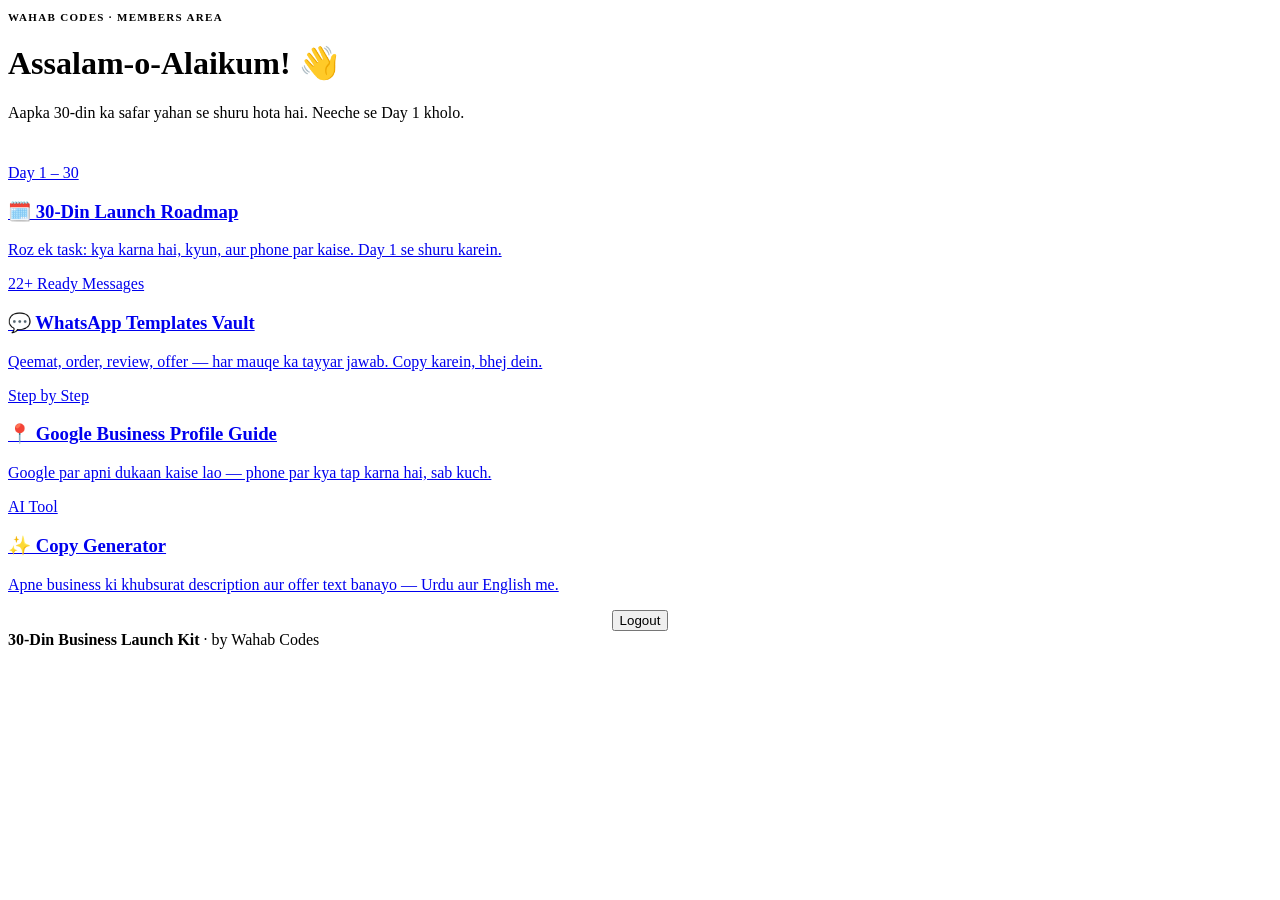
==== index.html @ b62872b2 "Add files via upload" ====
<!DOCTYPE html>
<html lang="ur">
<head>
<meta charset="UTF-8">
<meta name="viewport" content="width=device-width, initial-scale=1.0, viewport-fit=cover">
<title>Members Area — 30-Din Business Launch Kit</title>
<link rel="preconnect" href="https://fonts.googleapis.com">
<link rel="preconnect" href="https://fonts.gstatic.com" crossorigin>
<link href="https://fonts.googleapis.com/css2?family=Montserrat:wght@700;800&family=Inter:wght@400;500;600;700&display=swap" rel="stylesheet">
<link rel="stylesheet" href="../css/style.css">
<script src="js/gate.js"></script>
</head>
<body>

<header class="mem-top">
  <div class="wrap">
    <p style="letter-spacing:.12em;font-size:11px;font-weight:700">WAHAB CODES · MEMBERS AREA</p>
    <h1>Assalam-o-Alaikum! 👋</h1>
    <p>Aapka 30-din ka safar yahan se shuru hota hai. Neeche se Day 1 kholo.</p>
  </div>
</header>

<section style="padding-top:26px">
  <div class="wrap">
    <a class="mem-card" href="roadmap.html">
      <span class="tag">Day 1 – 30</span>
      <h3>🗓️ 30-Din Launch Roadmap</h3>
      <p>Roz ek task: kya karna hai, kyun, aur phone par kaise. Day 1 se shuru karein.</p>
    </a>
    <a class="mem-card" href="templates.html">
      <span class="tag">22+ Ready Messages</span>
      <h3>💬 WhatsApp Templates Vault</h3>
      <p>Qeemat, order, review, offer — har mauqe ka tayyar jawab. Copy karein, bhej dein.</p>
    </a>
    <a class="mem-card" href="gbp-guide.html">
      <span class="tag">Step by Step</span>
      <h3>📍 Google Business Profile Guide</h3>
      <p>Google par apni dukaan kaise lao — phone par kya tap karna hai, sab kuch.</p>
    </a>
    <a class="mem-card" href="generator.html">
      <span class="tag">AI Tool</span>
      <h3>✨ Copy Generator</h3>
      <p>Apne business ki khubsurat description aur offer text banayo — Urdu aur English me.</p>
    </a>
    <div style="text-align:center">
      <button class="logout" id="logoutBtn" type="button">Logout</button>
    </div>
  </div>
</section>

<footer>
  <div class="wrap"><b>30-Din Business Launch Kit</b> · by Wahab Codes</div>
</footer>

<script>
document.getElementById('logoutBtn').addEventListener('click', function(){
  try{ sessionStorage.removeItem('ldk_access'); }catch(e){}
  window.location.href = '../buy.html';
});
</script>
</body>
</html>
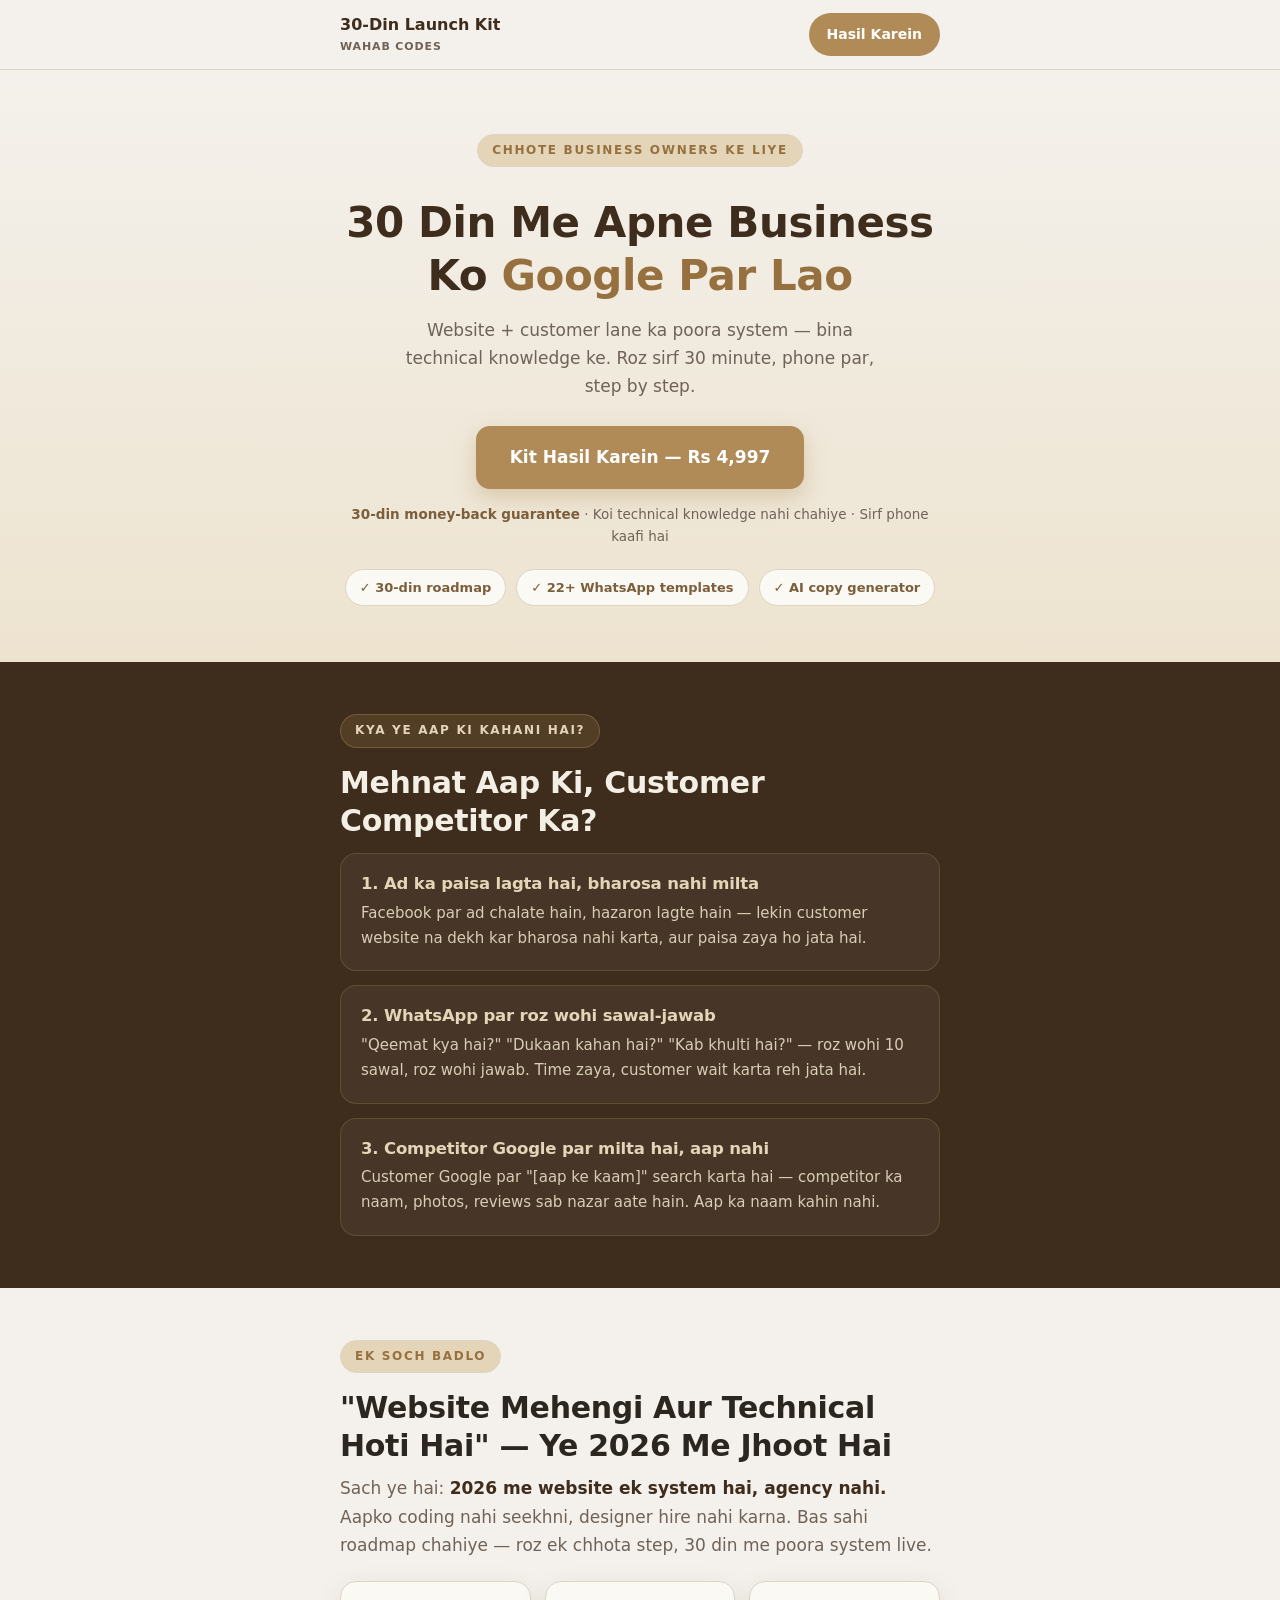
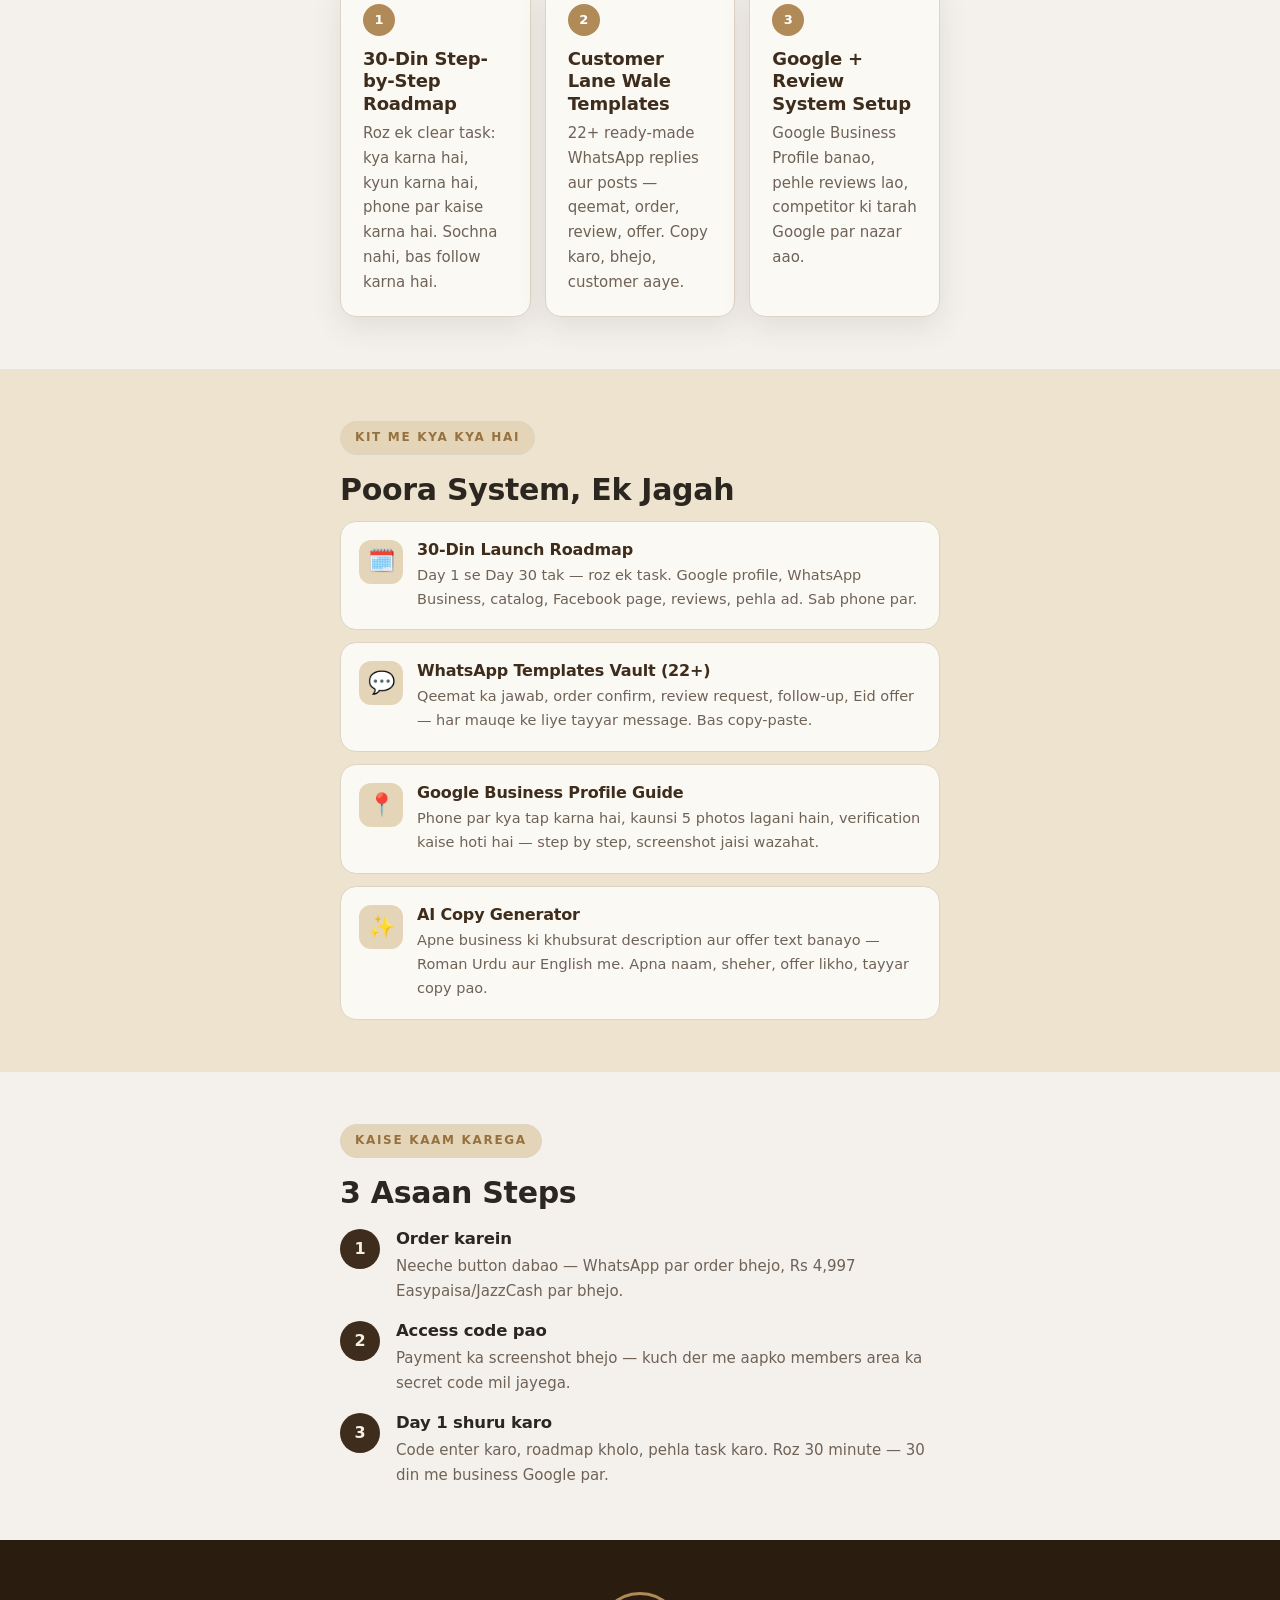
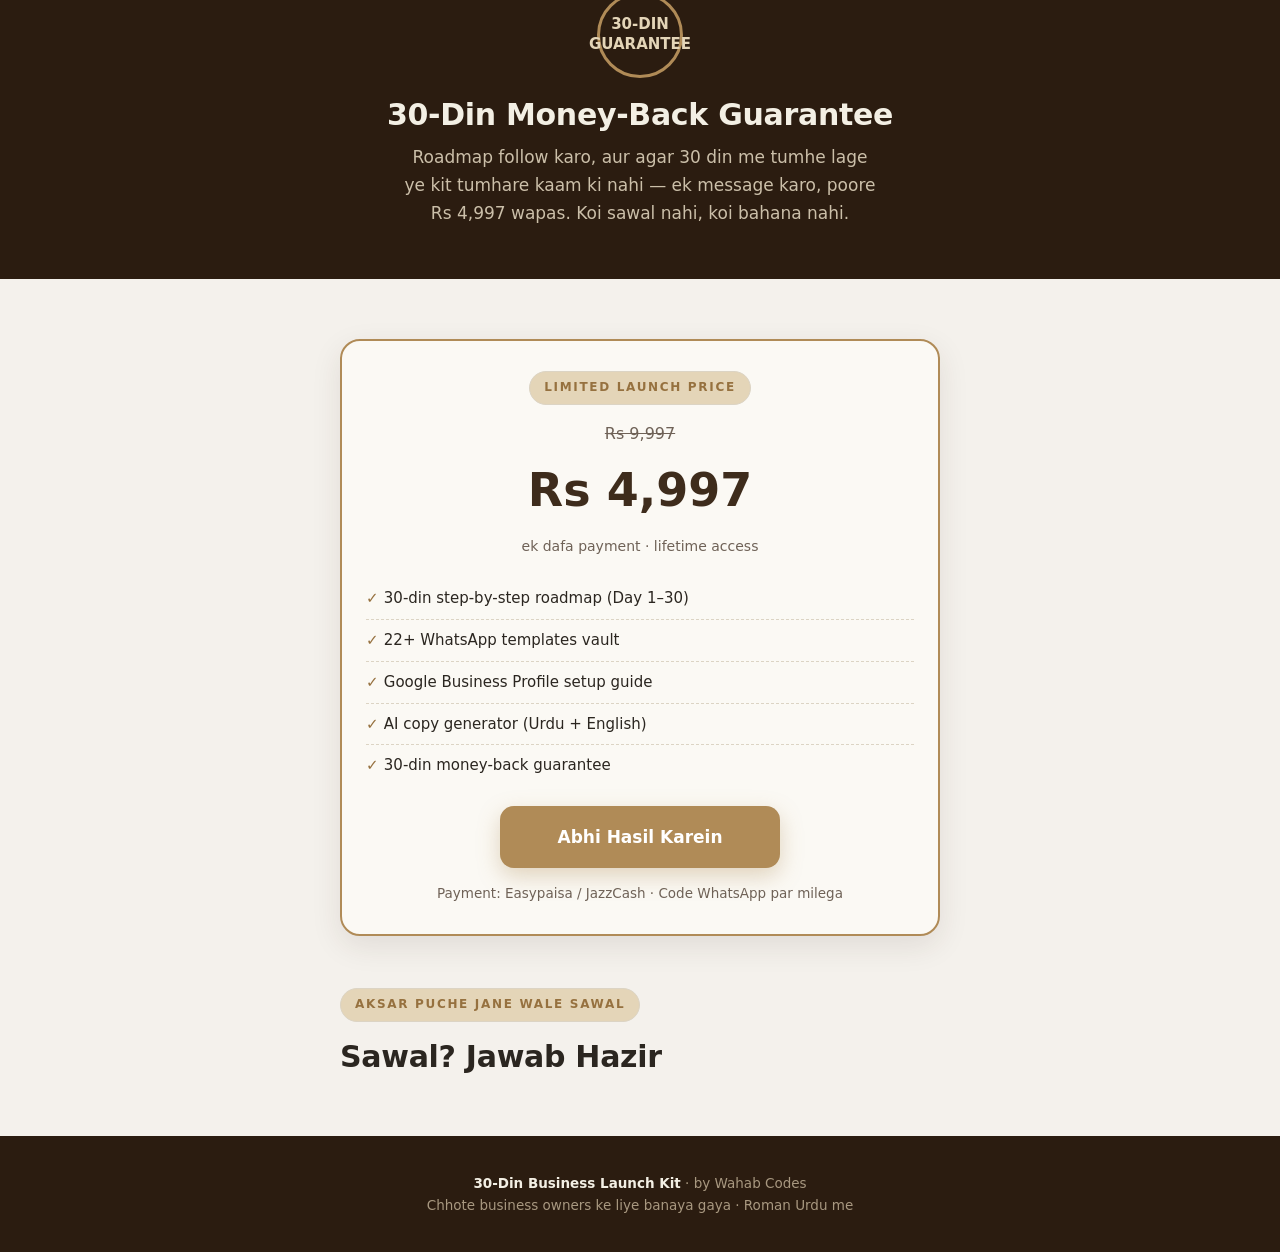
==== commit 19689fed: "Fix swapped index.html: landing page goes at root" ====
--- a/index.html
+++ b/index.html
@@ -3,60 +3,159 @@
 <head>
 <meta charset="UTF-8">
 <meta name="viewport" content="width=device-width, initial-scale=1.0, viewport-fit=cover">
-<title>Members Area — 30-Din Business Launch Kit</title>
+<title>30-Din Business Launch Kit — Apne Business Ko Google Par Lao</title>
+<meta name="description" content="30 din me apne business ko Google par lao — website + customer lane ka poora system, bina technical knowledge ke. Chhote business owners ke liye step-by-step roadmap, WhatsApp templates aur AI copy generator.">
 <link rel="preconnect" href="https://fonts.googleapis.com">
 <link rel="preconnect" href="https://fonts.gstatic.com" crossorigin>
 <link href="https://fonts.googleapis.com/css2?family=Montserrat:wght@700;800&family=Inter:wght@400;500;600;700&display=swap" rel="stylesheet">
-<link rel="stylesheet" href="../css/style.css">
-<script src="js/gate.js"></script>
+<link rel="stylesheet" href="css/style.css">
 </head>
-<body>
+<body class="has-sticky">
 
-<header class="mem-top">
+<header class="topbar">
   <div class="wrap">
-    <p style="letter-spacing:.12em;font-size:11px;font-weight:700">WAHAB CODES · MEMBERS AREA</p>
-    <h1>Assalam-o-Alaikum! 👋</h1>
-    <p>Aapka 30-din ka safar yahan se shuru hota hai. Neeche se Day 1 kholo.</p>
+    <div class="brand">30-Din Launch Kit<small>WAHAB CODES</small></div>
+    <a class="cta-mini" href="buy.html">Hasil Karein</a>
   </div>
 </header>
 
-<section style="padding-top:26px">
+<section class="hero">
   <div class="wrap">
-    <a class="mem-card" href="roadmap.html">
-      <span class="tag">Day 1 – 30</span>
-      <h3>🗓️ 30-Din Launch Roadmap</h3>
-      <p>Roz ek task: kya karna hai, kyun, aur phone par kaise. Day 1 se shuru karein.</p>
-    </a>
-    <a class="mem-card" href="templates.html">
-      <span class="tag">22+ Ready Messages</span>
-      <h3>💬 WhatsApp Templates Vault</h3>
-      <p>Qeemat, order, review, offer — har mauqe ka tayyar jawab. Copy karein, bhej dein.</p>
-    </a>
-    <a class="mem-card" href="gbp-guide.html">
-      <span class="tag">Step by Step</span>
-      <h3>📍 Google Business Profile Guide</h3>
-      <p>Google par apni dukaan kaise lao — phone par kya tap karna hai, sab kuch.</p>
-    </a>
-    <a class="mem-card" href="generator.html">
-      <span class="tag">AI Tool</span>
-      <h3>✨ Copy Generator</h3>
-      <p>Apne business ki khubsurat description aur offer text banayo — Urdu aur English me.</p>
-    </a>
-    <div style="text-align:center">
-      <button class="logout" id="logoutBtn" type="button">Logout</button>
+    <span class="kicker">Chhote Business Owners Ke Liye</span>
+    <h1>30 Din Me Apne Business Ko <span class="hl">Google Par Lao</span></h1>
+    <p class="lead">Website + customer lane ka poora system — bina technical knowledge ke. Roz sirf 30 minute, phone par, step by step.</p>
+    <a class="btn" href="buy.html">Kit Hasil Karein — Rs 4,997</a>
+    <p class="trustline"><b>30-din money-back guarantee</b> · Koi technical knowledge nahi chahiye · Sirf phone kaafi hai</p>
+    <div class="hero-badges">
+      <span>✓ 30-din roadmap</span><span>✓ 22+ WhatsApp templates</span><span>✓ AI copy generator</span>
     </div>
   </div>
 </section>
 
+<section class="dark">
+  <div class="wrap">
+    <span class="kicker">Kya Ye Aap Ki Kahani Hai?</span>
+    <h2>Mehnat Aap Ki, Customer Competitor Ka?</h2>
+    <div class="pain-card">
+      <h3>1. Ad ka paisa lagta hai, bharosa nahi milta</h3>
+      <p>Facebook par ad chalate hain, hazaron lagte hain — lekin customer website na dekh kar bharosa nahi karta, aur paisa zaya ho jata hai.</p>
+    </div>
+    <div class="pain-card">
+      <h3>2. WhatsApp par roz wohi sawal-jawab</h3>
+      <p>"Qeemat kya hai?" "Dukaan kahan hai?" "Kab khulti hai?" — roz wohi 10 sawal, roz wohi jawab. Time zaya, customer wait karta reh jata hai.</p>
+    </div>
+    <div class="pain-card">
+      <h3>3. Competitor Google par milta hai, aap nahi</h3>
+      <p>Customer Google par "[aap ke kaam]" search karta hai — competitor ka naam, photos, reviews sab nazar aate hain. Aap ka naam kahin nahi.</p>
+    </div>
+  </div>
+</section>
+
+<section>
+  <div class="wrap">
+    <span class="kicker">Ek Soch Badlo</span>
+    <h2>"Website Mehengi Aur Technical Hoti Hai" — Ye 2026 Me Jhoot Hai</h2>
+    <p class="lead" style="margin-top:10px">Sach ye hai: <b style="color:var(--espresso)">2026 me website ek system hai, agency nahi.</b> Aapko coding nahi seekhni, designer hire nahi karna. Bas sahi roadmap chahiye — roz ek chhota step, 30 din me poora system live.</p>
+    <div class="grid3">
+      <div class="pcard">
+        <div class="num">1</div>
+        <h3>30-Din Step-by-Step Roadmap</h3>
+        <p>Roz ek clear task: kya karna hai, kyun karna hai, phone par kaise karna hai. Sochna nahi, bas follow karna hai.</p>
+      </div>
+      <div class="pcard">
+        <div class="num">2</div>
+        <h3>Customer Lane Wale Templates</h3>
+        <p>22+ ready-made WhatsApp replies aur posts — qeemat, order, review, offer. Copy karo, bhejo, customer aaye.</p>
+      </div>
+      <div class="pcard">
+        <div class="num">3</div>
+        <h3>Google + Review System Setup</h3>
+        <p>Google Business Profile banao, pehle reviews lao, competitor ki tarah Google par nazar aao.</p>
+      </div>
+    </div>
+  </div>
+</section>
+
+<section class="inside">
+  <div class="wrap">
+    <span class="kicker">Kit Me Kya Kya Hai</span>
+    <h2>Poora System, Ek Jagah</h2>
+    <div class="inside-item">
+      <div class="ico">🗓️</div>
+      <div><h3>30-Din Launch Roadmap</h3><p>Day 1 se Day 30 tak — roz ek task. Google profile, WhatsApp Business, catalog, Facebook page, reviews, pehla ad. Sab phone par.</p></div>
+    </div>
+    <div class="inside-item">
+      <div class="ico">💬</div>
+      <div><h3>WhatsApp Templates Vault (22+)</h3><p>Qeemat ka jawab, order confirm, review request, follow-up, Eid offer — har mauqe ke liye tayyar message. Bas copy-paste.</p></div>
+    </div>
+    <div class="inside-item">
+      <div class="ico">📍</div>
+      <div><h3>Google Business Profile Guide</h3><p>Phone par kya tap karna hai, kaunsi 5 photos lagani hain, verification kaise hoti hai — step by step, screenshot jaisi wazahat.</p></div>
+    </div>
+    <div class="inside-item">
+      <div class="ico">✨</div>
+      <div><h3>AI Copy Generator</h3><p>Apne business ki khubsurat description aur offer text banayo — Roman Urdu aur English me. Apna naam, sheher, offer likho, tayyar copy pao.</p></div>
+    </div>
+  </div>
+</section>
+
+<section>
+  <div class="wrap">
+    <span class="kicker">Kaise Kaam Karega</span>
+    <h2>3 Asaan Steps</h2>
+    <div class="step"><div class="n">1</div><div><h3>Order karein</h3><p>Neeche button dabao — WhatsApp par order bhejo, Rs 4,997 Easypaisa/JazzCash par bhejo.</p></div></div>
+    <div class="step"><div class="n">2</div><div><h3>Access code pao</h3><p>Payment ka screenshot bhejo — kuch der me aapko members area ka secret code mil jayega.</p></div></div>
+    <div class="step"><div class="n">3</div><div><h3>Day 1 shuru karo</h3><p>Code enter karo, roadmap kholo, pehla task karo. Roz 30 minute — 30 din me business Google par.</p></div></div>
+  </div>
+</section>
+
+<section class="guarantee">
+  <div class="wrap">
+    <div class="seal">30-DIN<br>GUARANTEE</div>
+    <h2 style="margin-bottom:10px">30-Din Money-Back Guarantee</h2>
+    <p class="lead" style="color:#CBBFA9;max-width:44ch;margin:0 auto">Roadmap follow karo, aur agar 30 din me tumhe lage ye kit tumhare kaam ki nahi — ek message karo, poore Rs 4,997 wapas. Koi sawal nahi, koi bahana nahi.</p>
+  </div>
+</section>
+
+<section>
+  <div class="wrap">
+    <div class="price-card">
+      <span class="kicker">Limited Launch Price</span>
+      <div class="was">Rs 9,997</div>
+      <div class="now">Rs 4,997</div>
+      <div class="per">ek dafa payment · lifetime access</div>
+      <ul>
+        <li>30-din step-by-step roadmap (Day 1–30)</li>
+        <li>22+ WhatsApp templates vault</li>
+        <li>Google Business Profile setup guide</li>
+        <li>AI copy generator (Urdu + English)</li>
+        <li>30-din money-back guarantee</li>
+      </ul>
+      <a class="btn" href="buy.html">Abhi Hasil Karein</a>
+      <p class="trustline">Payment: Easypaisa / JazzCash · Code WhatsApp par milega</p>
+    </div>
+  </div>
+</section>
+
+<section style="padding-top:0">
+  <div class="wrap">
+    <span class="kicker">Aksar Puche Jane Wale Sawal</span>
+    <h2>Sawal? Jawab Hazir</h2>
+    <div id="faq"></div>
+  </div>
+</section>
+
+<div class="sticky-cta">
+  <a class="btn" href="buy.html">Kit Hasil Karein — Rs 4,997</a>
+</div>
+
 <footer>
-  <div class="wrap"><b>30-Din Business Launch Kit</b> · by Wahab Codes</div>
+  <div class="wrap">
+    <b>30-Din Business Launch Kit</b> · by Wahab Codes<br>
+    Chhote business owners ke liye banaya gaya · Roman Urdu me
+  </div>
 </footer>
 
-<script>
-document.getElementById('logoutBtn').addEventListener('click', function(){
-  try{ sessionStorage.removeItem('ldk_access'); }catch(e){}
-  window.location.href = '../buy.html';
-});
-</script>
+<script src="js/main.js"></script>
 </body>
 </html>
--- a/css/style.css
+++ b/css/style.css
@@ -0,0 +1,229 @@
+/* 30-Din Business Launch Kit — shared design system
+   Palette: warm trustworthy premium (Pakistani small-biz)
+   60% ivory / 30% espresso / 10% brass. No pure saturated hexes. */
+:root{
+  --ivory:#F4F1EC;
+  --parchment:#EDE3CF;
+  --card:#FBF9F4;
+  --espresso:#3E2C1C;
+  --espresso-deep:#2B1C10;
+  --brass:#B08B57;
+  --brass-dark:#96713F;
+  --brass-soft:#E4D5B8;
+  --olive:#7B5E3B;
+  --ink:#2B2620;
+  --muted:#6F6257;
+  --line:#DCD4C4;
+  --cream-text:#F3EFE4;
+  --wa:#1DA851;
+  --wa-dark:#178A43;
+  --radius:16px;
+  --shadow:0 10px 30px rgba(62,44,28,.10);
+  --font-h:'Montserrat',system-ui,sans-serif;
+  --font-b:'Inter',system-ui,sans-serif;
+}
+*{box-sizing:border-box;margin:0;padding:0}
+html{overflow-x:hidden;scroll-behavior:smooth}
+body{
+  font-family:var(--font-b);
+  background:var(--ivory);
+  color:var(--ink);
+  line-height:1.65;
+  overflow-x:hidden;
+  -webkit-font-smoothing:antialiased;
+}
+img{max-width:100%;display:block}
+a{color:inherit}
+.wrap{max-width:560px;margin:0 auto;padding:0 20px}
+section{padding:52px 0}
+h1,h2,h3{font-family:var(--font-h);line-height:1.25;letter-spacing:-.01em}
+h1{font-size:clamp(30px,8vw,42px);font-weight:800}
+h2{font-size:clamp(22px,6vw,30px);font-weight:800;margin-bottom:8px}
+h3{font-size:18px;font-weight:700}
+.lead{font-size:17px;color:var(--muted)}
+.kicker{
+  display:inline-block;font-family:var(--font-h);font-size:12px;font-weight:700;
+  letter-spacing:.14em;text-transform:uppercase;color:var(--brass-dark);
+  background:var(--brass-soft);border:1px solid var(--line);
+  padding:6px 14px;border-radius:999px;margin-bottom:16px;
+}
+/* ---------- top bar ---------- */
+.topbar{
+  position:sticky;top:0;z-index:50;background:rgba(244,241,236,.92);
+  backdrop-filter:blur(10px);border-bottom:1px solid var(--line);
+}
+.topbar .wrap{display:flex;align-items:center;justify-content:space-between;padding-top:12px;padding-bottom:12px}
+.brand{font-family:var(--font-h);font-weight:800;font-size:16px;color:var(--espresso)}
+.brand small{display:block;font-size:11px;font-weight:600;color:var(--muted);letter-spacing:.08em}
+.topbar .cta-mini{
+  font-family:var(--font-h);font-weight:700;font-size:14px;color:#fff;
+  background:var(--brass);padding:10px 18px;border-radius:999px;text-decoration:none;
+}
+/* ---------- hero ---------- */
+.hero{background:linear-gradient(180deg,var(--ivory) 0%,var(--parchment) 100%);padding:64px 0 56px;text-align:center}
+.hero h1{color:var(--espresso);margin:14px 0 14px}
+.hero h1 .hl{color:var(--brass-dark)}
+.hero .lead{max-width:44ch;margin:0 auto 26px}
+.btn{
+  display:inline-block;font-family:var(--font-h);font-weight:800;font-size:17px;
+  background:var(--brass);color:#fff;text-decoration:none;text-align:center;
+  padding:17px 34px;border-radius:14px;border:none;cursor:pointer;width:100%;
+  box-shadow:0 8px 22px rgba(176,139,87,.35);transition:transform .15s,background .15s;
+}
+.btn:active{transform:scale(.98)}
+.btn:hover{background:var(--brass-dark)}
+.btn-wa{background:var(--wa);box-shadow:0 8px 22px rgba(29,168,81,.30)}
+.btn-wa:hover{background:var(--wa-dark)}
+.btn-ghost{background:transparent;color:var(--espresso);border:2px solid var(--line);box-shadow:none}
+.trustline{margin-top:14px;font-size:13.5px;color:var(--muted)}
+.trustline b{color:var(--olive)}
+.hero-badges{display:flex;gap:10px;justify-content:center;flex-wrap:wrap;margin-top:22px}
+.hero-badges span{font-size:13px;font-weight:600;color:var(--olive);background:var(--card);
+  border:1px solid var(--line);padding:7px 14px;border-radius:999px}
+/* ---------- dark section ---------- */
+.dark{background:var(--espresso);color:var(--cream-text)}
+.dark h2{color:var(--cream-text)}
+.dark .lead{color:#CBBFA9}
+.dark .kicker{background:rgba(176,139,87,.18);border-color:rgba(176,139,87,.4);color:var(--brass-soft)}
+.pain-card{background:rgba(255,255,255,.05);border:1px solid rgba(176,139,87,.25);
+  border-radius:var(--radius);padding:20px;margin-top:14px}
+.pain-card h3{color:var(--brass-soft);margin-bottom:6px;font-size:16.5px}
+.pain-card p{font-size:15px;color:#D8CDB6}
+/* ---------- promise cards ---------- */
+.grid3{display:grid;gap:14px;margin-top:22px}
+.pcard{background:var(--card);border:1px solid var(--line);border-radius:var(--radius);
+  padding:22px;box-shadow:var(--shadow)}
+.pcard .num{font-family:var(--font-h);font-weight:800;font-size:13px;color:#fff;
+  background:var(--brass);width:32px;height:32px;border-radius:50%;
+  display:flex;align-items:center;justify-content:center;margin-bottom:12px}
+.pcard h3{margin-bottom:6px;color:var(--espresso)}
+.pcard p{font-size:15px;color:var(--muted)}
+/* ---------- inside list ---------- */
+.inside{background:var(--parchment)}
+.inside-item{display:flex;gap:14px;background:var(--card);border:1px solid var(--line);
+  border-radius:var(--radius);padding:18px;margin-top:12px;align-items:flex-start}
+.inside-item .ico{flex:0 0 44px;height:44px;border-radius:12px;background:var(--brass-soft);
+  display:flex;align-items:center;justify-content:center;font-size:22px}
+.inside-item h3{font-size:16px;color:var(--espresso);margin-bottom:4px}
+.inside-item p{font-size:14.5px;color:var(--muted)}
+/* ---------- steps ---------- */
+.step{display:flex;gap:16px;margin-top:18px;align-items:flex-start}
+.step .n{flex:0 0 40px;height:40px;border-radius:50%;background:var(--espresso);color:var(--cream-text);
+  font-family:var(--font-h);font-weight:800;display:flex;align-items:center;justify-content:center}
+.step h3{font-size:16.5px;margin-bottom:4px}
+.step p{font-size:15px;color:var(--muted)}
+/* ---------- guarantee ---------- */
+.guarantee{background:var(--espresso-deep);color:var(--cream-text);text-align:center}
+.guarantee .seal{width:86px;height:86px;margin:0 auto 18px;border-radius:50%;
+  border:3px solid var(--brass);display:flex;align-items:center;justify-content:center;
+  font-family:var(--font-h);font-weight:800;font-size:15px;color:var(--brass-soft);text-align:center;line-height:1.3}
+/* ---------- price ---------- */
+.price-card{background:var(--card);border:2px solid var(--brass);border-radius:20px;
+  padding:30px 24px;text-align:center;box-shadow:var(--shadow);margin-top:8px}
+.price-card .was{color:var(--muted);text-decoration:line-through;font-size:16px}
+.price-card .now{font-family:var(--font-h);font-weight:800;font-size:46px;color:var(--espresso);margin:6px 0}
+.price-card .per{font-size:14px;color:var(--muted)}
+.price-card ul{list-style:none;text-align:left;margin:20px 0;font-size:15px}
+.price-card li{padding:8px 0;border-bottom:1px dashed var(--line);color:var(--ink)}
+.price-card li:last-child{border:none}
+.price-card li::before{content:"✓ ";color:var(--brass-dark);font-weight:800}
+/* ---------- faq ---------- */
+.faq-item{background:var(--card);border:1px solid var(--line);border-radius:12px;margin-top:10px;overflow:hidden}
+.faq-q{width:100%;text-align:left;background:none;border:none;font-family:var(--font-h);
+  font-weight:700;font-size:15.5px;color:var(--espresso);padding:16px 18px;cursor:pointer;
+  display:flex;justify-content:space-between;align-items:center;gap:10px}
+.faq-q .pm{color:var(--brass-dark);font-size:20px;flex:0 0 auto}
+.faq-a{max-height:0;overflow:hidden;transition:max-height .25s ease}
+.faq-a p{padding:0 18px 16px;font-size:14.5px;color:var(--muted)}
+.faq-item.open .faq-a{max-height:300px}
+/* ---------- sticky cta ---------- */
+.sticky-cta{position:fixed;bottom:0;left:0;right:0;z-index:60;
+  background:rgba(43,28,16,.96);backdrop-filter:blur(8px);
+  padding:12px 20px calc(12px + env(safe-area-inset-bottom));border-top:1px solid rgba(176,139,87,.35)}
+.sticky-cta .btn{padding:14px}
+body.has-sticky{padding-bottom:86px}
+/* ---------- footer ---------- */
+footer{background:var(--espresso-deep);color:#A89880;padding:36px 0;text-align:center;font-size:13.5px}
+footer b{color:var(--cream-text)}
+/* ---------- buy page ---------- */
+.buy-hero{background:var(--espresso);color:var(--cream-text);text-align:center;padding:48px 0 40px}
+.buy-hero h1{font-size:26px}
+.order-box{background:var(--card);border:1px solid var(--line);border-radius:var(--radius);
+  padding:22px;margin-top:16px;box-shadow:var(--shadow)}
+.code-input{width:100%;font-family:var(--font-h);font-size:18px;font-weight:700;letter-spacing:.06em;
+  text-align:center;padding:15px;border:2px solid var(--line);border-radius:12px;margin:12px 0;
+  background:#fff;color:var(--espresso);text-transform:uppercase}
+.code-input:focus{outline:none;border-color:var(--brass)}
+.code-msg{min-height:24px;font-size:14px;text-align:center;margin-top:8px;font-weight:600}
+.code-msg.err{color:#B3402E}
+.code-msg.ok{color:var(--wa-dark)}
+.note{font-size:13.5px;color:var(--muted);background:var(--parchment);border:1px dashed var(--line);
+  border-radius:12px;padding:14px 16px;margin-top:16px}
+/* ---------- members ---------- */
+.mem-top{background:var(--espresso);color:var(--cream-text);padding:26px 0}
+.mem-top h1{font-size:22px}
+.mem-top p{color:#CBBFA9;font-size:14px}
+.mem-card{display:block;background:var(--card);border:1px solid var(--line);border-radius:var(--radius);
+  padding:22px;margin-top:14px;text-decoration:none;box-shadow:var(--shadow)}
+.mem-card h3{color:var(--espresso);margin:8px 0 4px}
+.mem-card p{font-size:14.5px;color:var(--muted)}
+.mem-card .tag{font-size:12px;font-weight:700;color:var(--brass-dark);letter-spacing:.1em;text-transform:uppercase}
+.logout{background:none;border:none;color:var(--muted);font-size:13px;text-decoration:underline;cursor:pointer;margin-top:18px}
+/* day cards */
+.day{background:var(--card);border:1px solid var(--line);border-radius:var(--radius);margin-top:12px;overflow:hidden}
+.day-head{width:100%;background:none;border:none;text-align:left;padding:16px 18px;cursor:pointer;
+  display:flex;gap:14px;align-items:center}
+.day-num{flex:0 0 46px;height:46px;border-radius:12px;background:var(--espresso);color:var(--cream-text);
+  font-family:var(--font-h);font-weight:800;font-size:13px;display:flex;align-items:center;justify-content:center}
+.day-head h3{font-size:15.5px;color:var(--espresso);flex:1}
+.day-body{max-height:0;overflow:hidden;transition:max-height .3s ease}
+.day.open .day-body{max-height:800px}
+.day-body .inner{padding:0 18px 18px 78px}
+.day-body h4{font-size:13px;text-transform:uppercase;letter-spacing:.08em;color:var(--brass-dark);margin:10px 0 4px}
+.day-body p{font-size:14.5px;color:var(--ink)}
+.weekbar{display:flex;gap:8px;flex-wrap:wrap;margin:18px 0 6px}
+.weekbar button{font-family:var(--font-h);font-size:13px;font-weight:700;padding:8px 14px;border-radius:999px;
+  border:1px solid var(--line);background:var(--card);color:var(--muted);cursor:pointer}
+.weekbar button.on{background:var(--espresso);color:var(--cream-text);border-color:var(--espresso)}
+/* templates */
+.tpl{background:var(--card);border:1px solid var(--line);border-radius:var(--radius);padding:18px;margin-top:12px}
+.tpl .cat{font-size:11.5px;font-weight:700;letter-spacing:.1em;text-transform:uppercase;color:var(--brass-dark)}
+.tpl h3{font-size:15.5px;color:var(--espresso);margin:4px 0 8px}
+.tpl .txt{background:var(--ivory);border:1px dashed var(--line);border-radius:10px;
+  padding:12px 14px;font-size:14.5px;white-space:pre-wrap;margin-bottom:12px}
+.copybtn{font-family:var(--font-h);font-size:13.5px;font-weight:700;color:#fff;background:var(--olive);
+  border:none;border-radius:10px;padding:10px 18px;cursor:pointer}
+.copybtn.done{background:var(--wa)}
+.catbar{display:flex;gap:8px;overflow-x:auto;padding:4px 2px 10px;margin-top:14px;-webkit-overflow-scrolling:touch}
+.catbar button{flex:0 0 auto;font-family:var(--font-h);font-size:13px;font-weight:700;padding:8px 14px;
+  border-radius:999px;border:1px solid var(--line);background:var(--card);color:var(--muted);cursor:pointer}
+.catbar button.on{background:var(--espresso);color:var(--cream-text);border-color:var(--espresso)}
+/* gbp steps */
+.gstep{display:flex;gap:14px;margin-top:14px;background:var(--card);border:1px solid var(--line);
+  border-radius:var(--radius);padding:18px}
+.gstep .n{flex:0 0 38px;height:38px;border-radius:50%;background:var(--brass);color:#fff;
+  font-family:var(--font-h);font-weight:800;display:flex;align-items:center;justify-content:center;font-size:15px}
+.gstep h3{font-size:15.5px;color:var(--espresso);margin-bottom:4px}
+.gstep p{font-size:14.5px;color:var(--muted)}
+/* generator */
+.gen-form{background:var(--card);border:1px solid var(--line);border-radius:var(--radius);padding:20px;margin-top:14px}
+.gen-form label{display:block;font-family:var(--font-h);font-size:13.5px;font-weight:700;color:var(--espresso);margin:14px 0 6px}
+.gen-form label:first-child{margin-top:0}
+.gen-form input,.gen-form select,.gen-form textarea{width:100%;font-family:var(--font-b);font-size:15px;
+  padding:12px 14px;border:2px solid var(--line);border-radius:10px;background:#fff;color:var(--ink)}
+.gen-form input:focus,.gen-form select:focus,.gen-form textarea:focus{outline:none;border-color:var(--brass)}
+.tone-row{display:flex;gap:8px}
+.tone-row button{flex:1;font-family:var(--font-h);font-size:13.5px;font-weight:700;padding:11px 6px;
+  border-radius:10px;border:2px solid var(--line);background:#fff;color:var(--muted);cursor:pointer}
+.tone-row button.on{border-color:var(--brass);color:var(--brass-dark);background:var(--brass-soft)}
+.gen-out{margin-top:16px}
+.gen-block{background:var(--card);border:1px solid var(--line);border-radius:var(--radius);padding:18px;margin-top:12px}
+.gen-block .lbl{font-size:12px;font-weight:700;letter-spacing:.1em;text-transform:uppercase;color:var(--brass-dark);margin-bottom:8px}
+.gen-block .body{font-size:15px;white-space:pre-wrap}
+@media(min-width:640px){
+  .wrap{max-width:640px}
+  .grid3{grid-template-columns:1fr 1fr 1fr}
+  .btn{width:auto;min-width:280px}
+  .sticky-cta{display:none}
+  body.has-sticky{padding-bottom:0}
+}
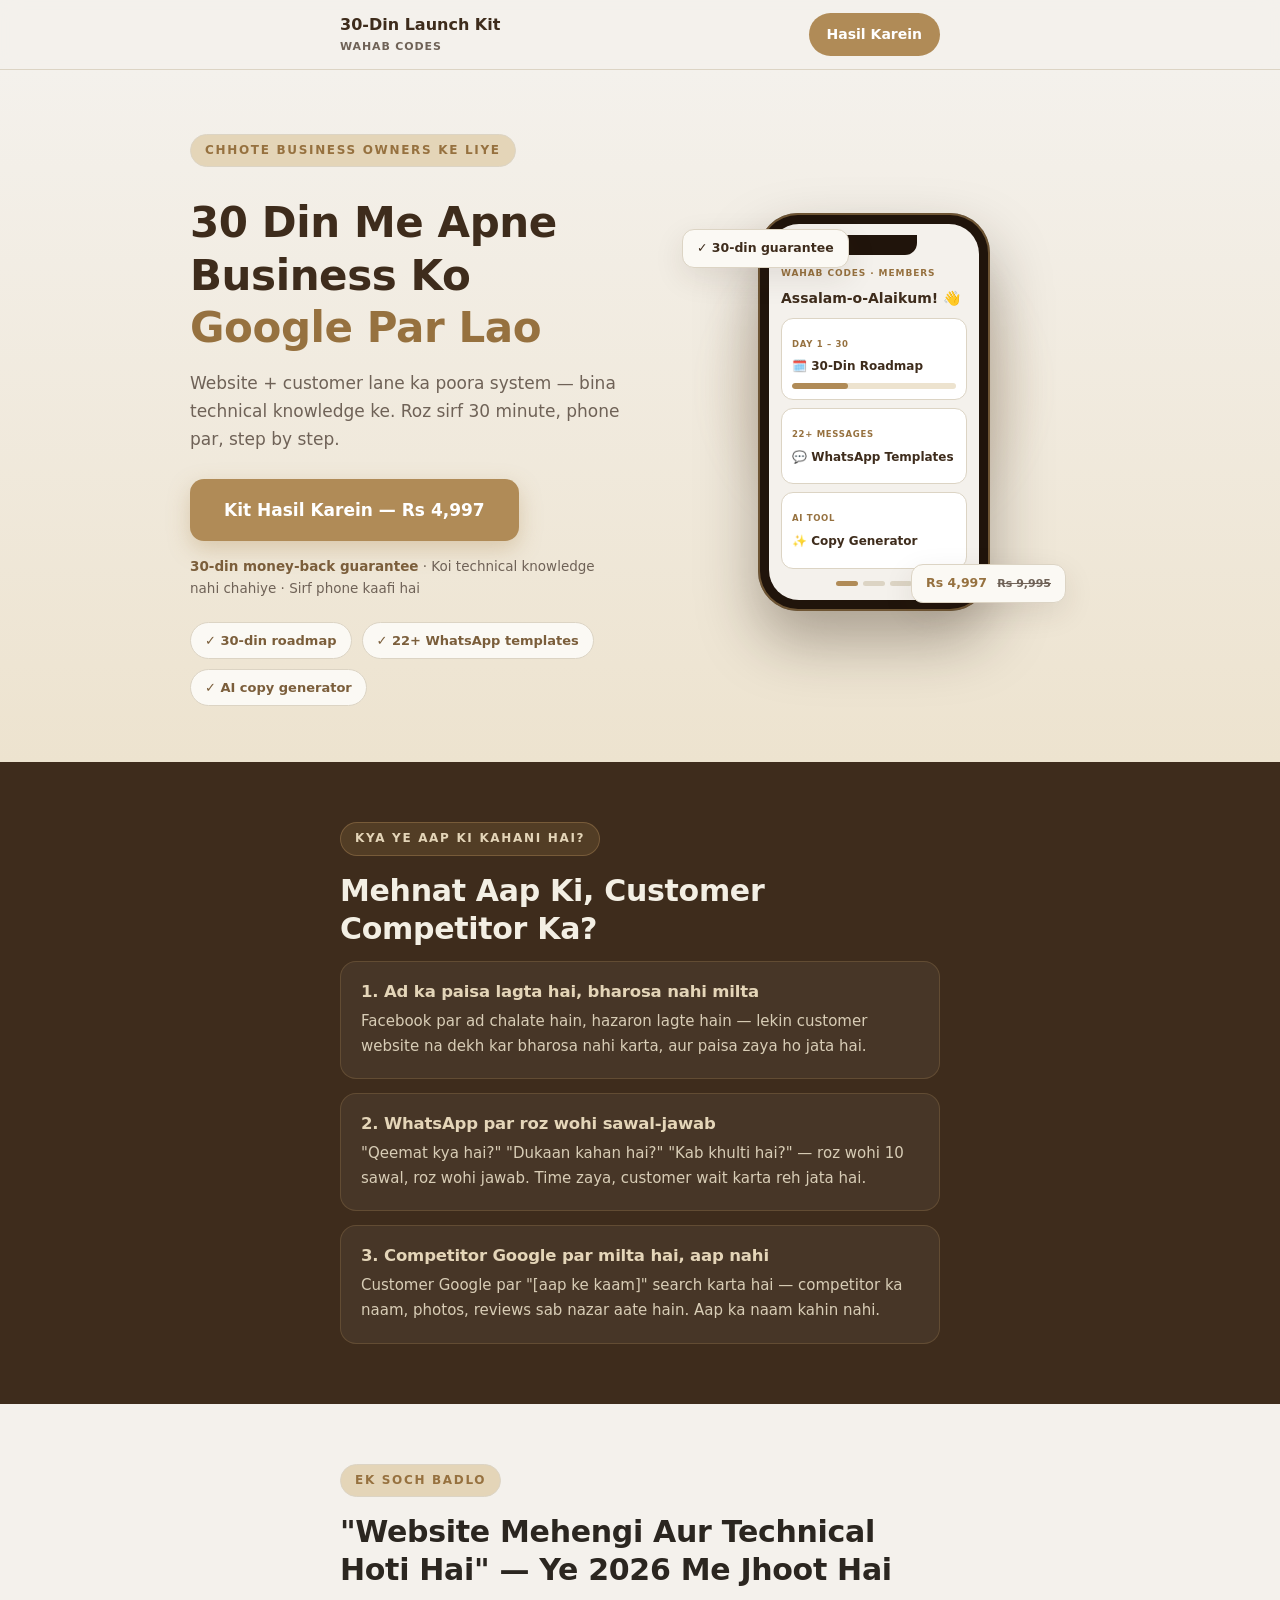
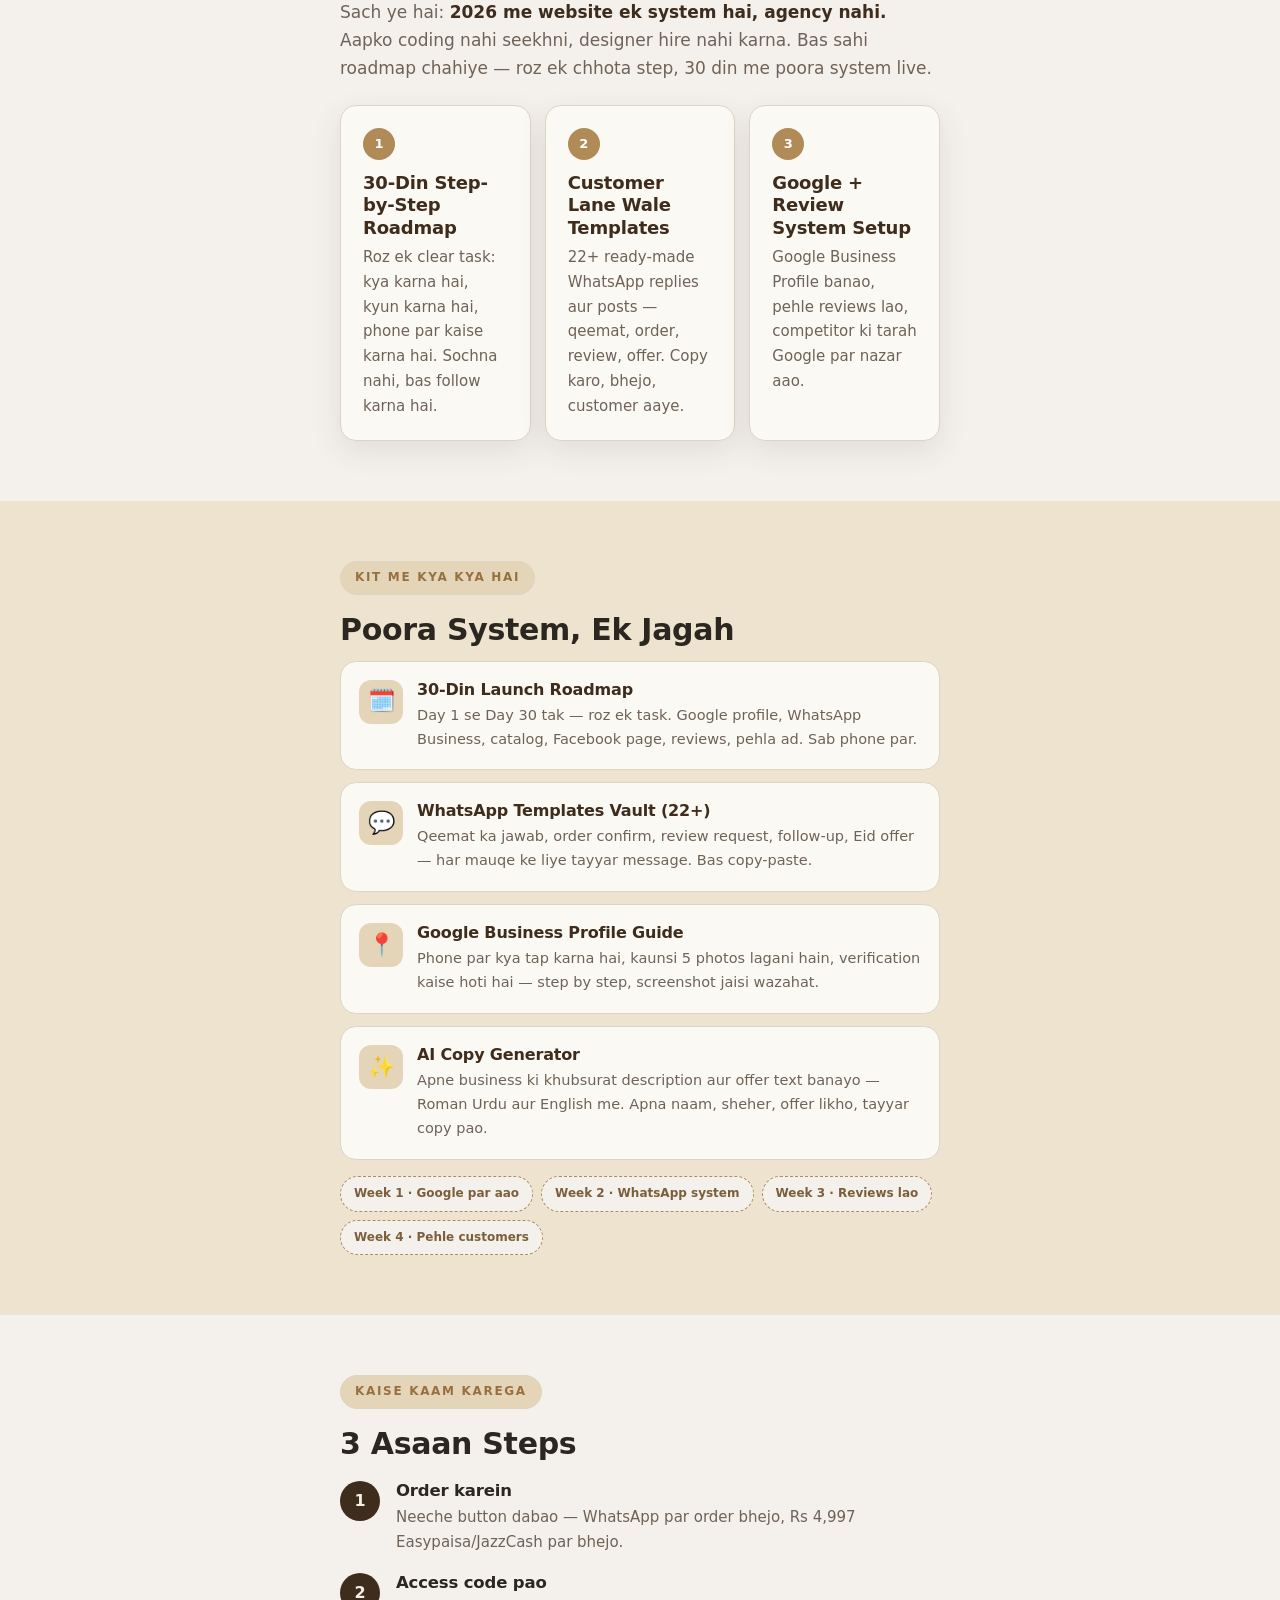
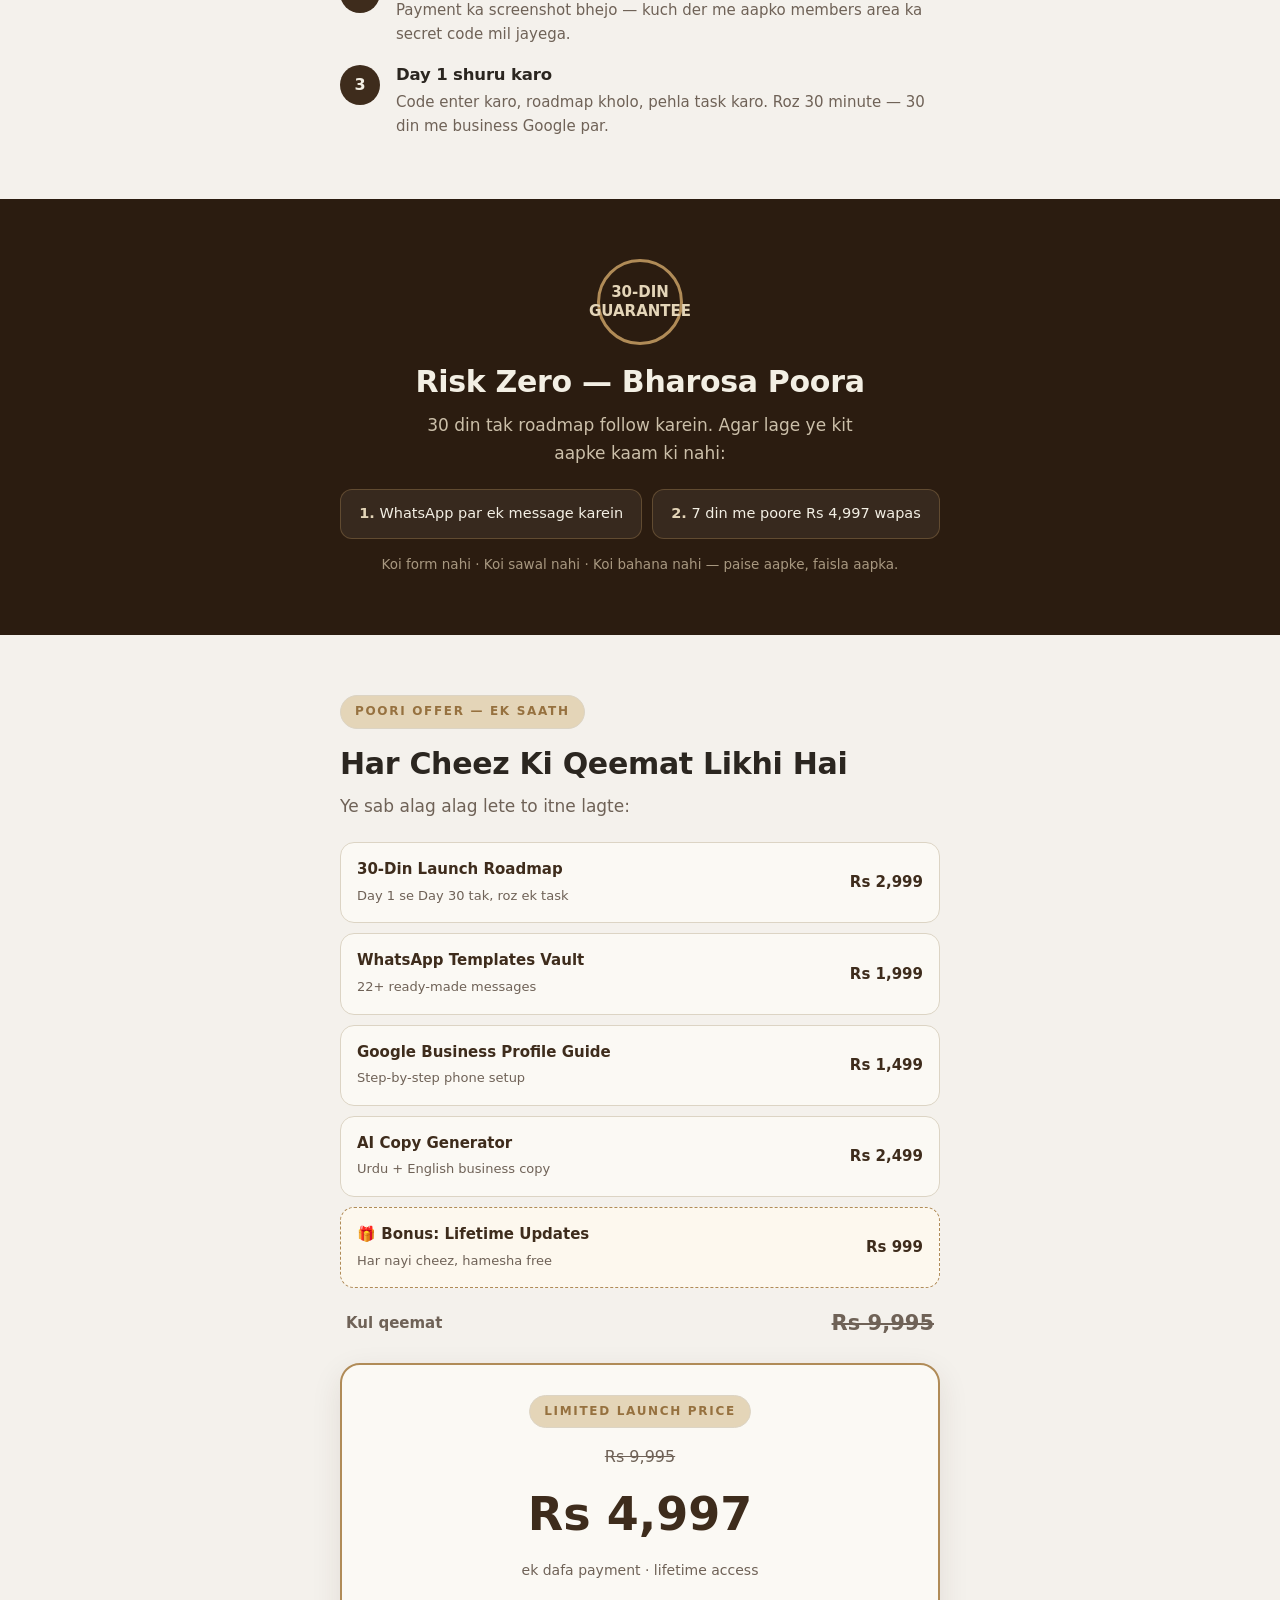
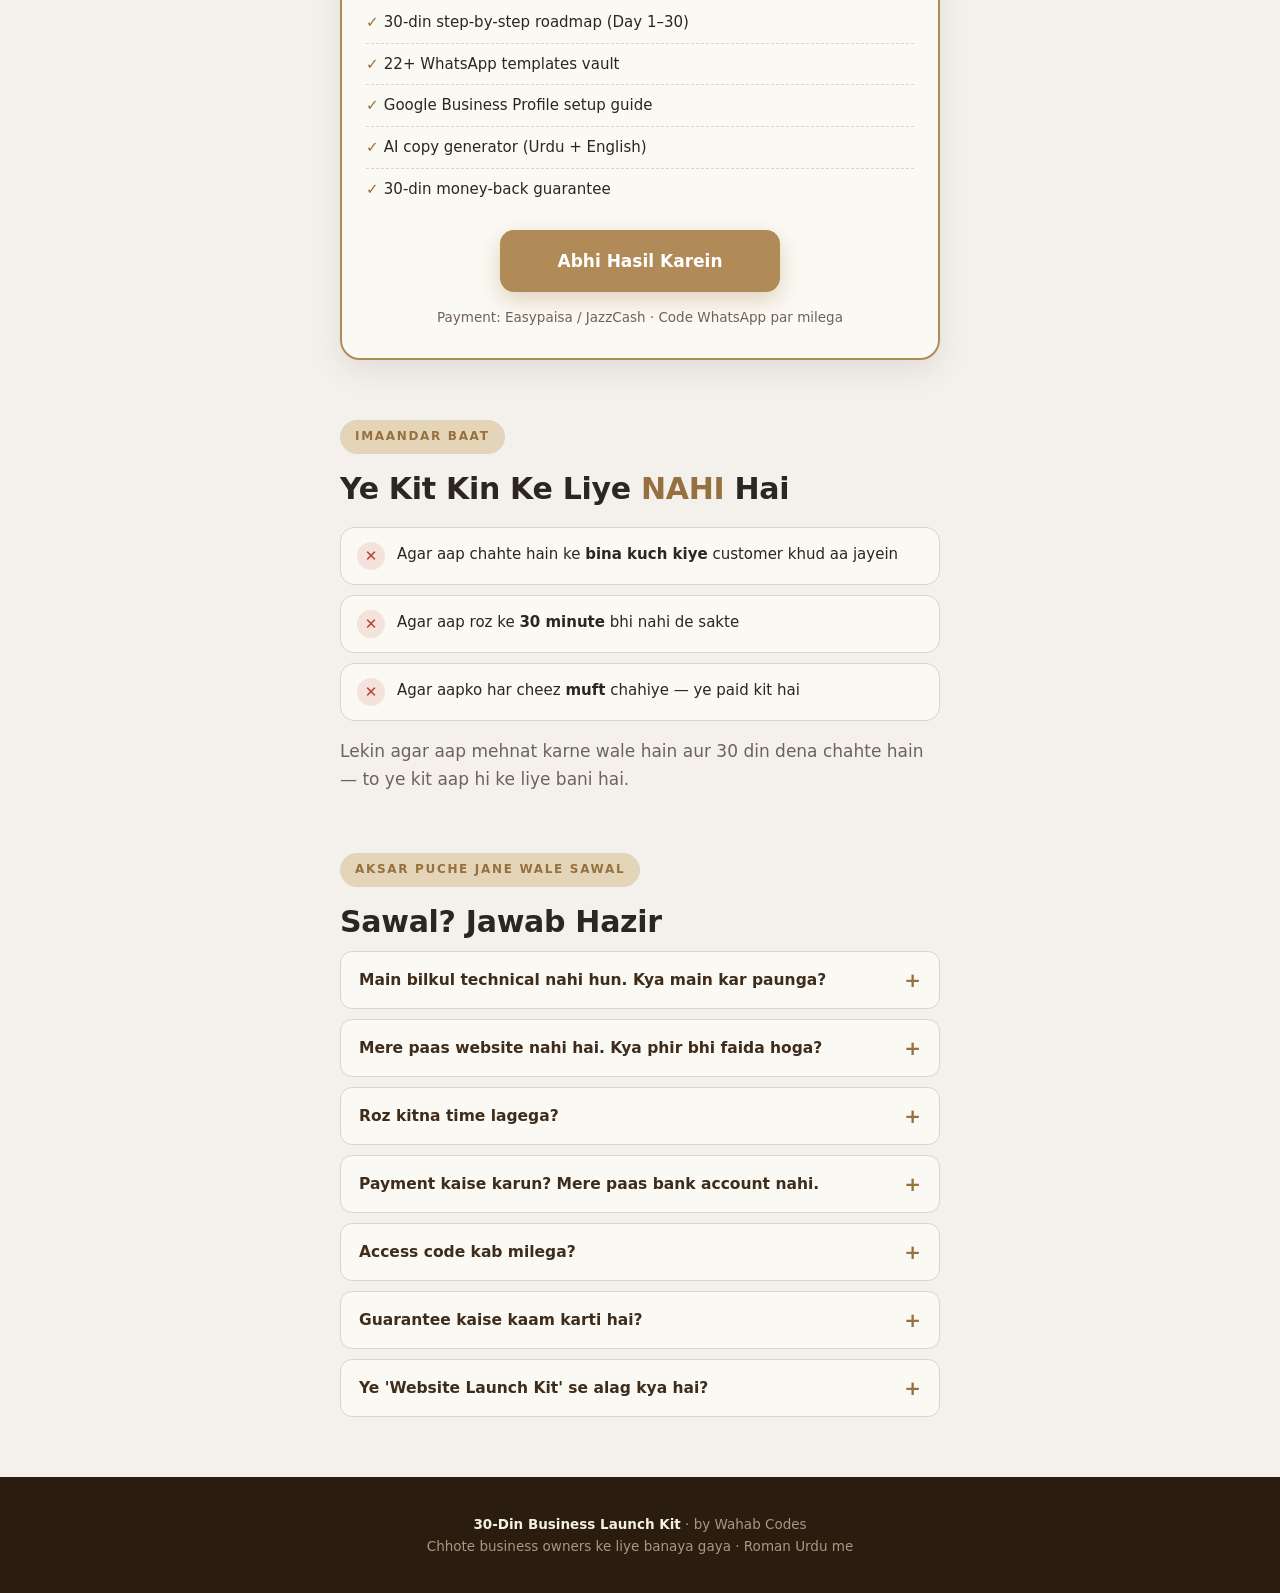
==== commit 1e115267: "Polish pass: hero mockup, value stack, guarantee" ====
--- a/index.html
+++ b/index.html
@@ -20,14 +20,29 @@
 </header>
 
 <section class="hero">
-  <div class="wrap">
-    <span class="kicker">Chhote Business Owners Ke Liye</span>
-    <h1>30 Din Me Apne Business Ko <span class="hl">Google Par Lao</span></h1>
-    <p class="lead">Website + customer lane ka poora system — bina technical knowledge ke. Roz sirf 30 minute, phone par, step by step.</p>
-    <a class="btn" href="buy.html">Kit Hasil Karein — Rs 4,997</a>
-    <p class="trustline"><b>30-din money-back guarantee</b> · Koi technical knowledge nahi chahiye · Sirf phone kaafi hai</p>
-    <div class="hero-badges">
-      <span>✓ 30-din roadmap</span><span>✓ 22+ WhatsApp templates</span><span>✓ AI copy generator</span>
+  <div class="wrap hero-grid">
+    <div class="hero-copy">
+      <span class="kicker">Chhote Business Owners Ke Liye</span>
+      <h1>30 Din Me Apne Business Ko <span class="hl">Google Par Lao</span></h1>
+      <p class="lead">Website + customer lane ka poora system — bina technical knowledge ke. Roz sirf 30 minute, phone par, step by step.</p>
+      <a class="btn" href="buy.html">Kit Hasil Karein — Rs 4,997</a>
+      <p class="trustline"><b>30-din money-back guarantee</b> · Koi technical knowledge nahi chahiye · Sirf phone kaafi hai</p>
+      <div class="hero-badges">
+        <span>✓ 30-din roadmap</span><span>✓ 22+ WhatsApp templates</span><span>✓ AI copy generator</span>
+      </div>
+    </div>
+    <div class="hero-visual" aria-hidden="true">
+      <div class="phone">
+        <div class="phone-screen">
+          <div class="ps-head"><span>WAHAB CODES · MEMBERS</span><b>Assalam-o-Alaikum! 👋</b></div>
+          <div class="ps-card"><span class="tag">Day 1 – 30</span><b>🗓️ 30-Din Roadmap</b><div class="ps-bar"><i style="width:34%"></i></div></div>
+          <div class="ps-card"><span class="tag">22+ Messages</span><b>💬 WhatsApp Templates</b></div>
+          <div class="ps-card"><span class="tag">AI Tool</span><b>✨ Copy Generator</b></div>
+          <div class="ps-dots"><i class="on"></i><i></i><i></i></div>
+        </div>
+      </div>
+      <div class="float-card fc1">✓ 30-din guarantee</div>
+      <div class="float-card fc2">Rs 4,997 <s>Rs 9,995</s></div>
     </div>
   </div>
 </section>
@@ -96,6 +111,12 @@
       <div class="ico">✨</div>
       <div><h3>AI Copy Generator</h3><p>Apne business ki khubsurat description aur offer text banayo — Roman Urdu aur English me. Apna naam, sheher, offer likho, tayyar copy pao.</p></div>
     </div>
+    <div class="peek" aria-label="Roadmap ki jhalak">
+      <span>Week 1 · Google par aao</span>
+      <span>Week 2 · WhatsApp system</span>
+      <span>Week 3 · Reviews lao</span>
+      <span>Week 4 · Pehle customers</span>
+    </div>
   </div>
 </section>
 
@@ -112,16 +133,32 @@
 <section class="guarantee">
   <div class="wrap">
     <div class="seal">30-DIN<br>GUARANTEE</div>
-    <h2 style="margin-bottom:10px">30-Din Money-Back Guarantee</h2>
-    <p class="lead" style="color:#CBBFA9;max-width:44ch;margin:0 auto">Roadmap follow karo, aur agar 30 din me tumhe lage ye kit tumhare kaam ki nahi — ek message karo, poore Rs 4,997 wapas. Koi sawal nahi, koi bahana nahi.</p>
-  </div>
-</section>
-
-<section>
-  <div class="wrap">
-    <div class="price-card">
+    <h2 style="margin-bottom:10px">Risk Zero — Bharosa Poora</h2>
+    <p class="lead" style="color:#CBBFA9;max-width:44ch;margin:0 auto">30 din tak roadmap follow karein. Agar lage ye kit aapke kaam ki nahi:</p>
+    <div class="gsteps">
+      <div><b>1.</b> WhatsApp par ek message karein</div>
+      <div><b>2.</b> 7 din me poore Rs 4,997 wapas</div>
+    </div>
+    <p class="gnote">Koi form nahi · Koi sawal nahi · Koi bahana nahi — paise aapke, faisla aapka.</p>
+  </div>
+</section>
+
+<section class="offer">
+  <div class="wrap">
+    <span class="kicker">Poori Offer — Ek Saath</span>
+    <h2>Har Cheez Ki Qeemat Likhi Hai</h2>
+    <p class="lead" style="margin-top:10px">Ye sab alag alag lete to itne lagte:</p>
+    <div class="vstack">
+      <div class="vrow"><div><b>30-Din Launch Roadmap</b><span>Day 1 se Day 30 tak, roz ek task</span></div><div class="vval">Rs 2,999</div></div>
+      <div class="vrow"><div><b>WhatsApp Templates Vault</b><span>22+ ready-made messages</span></div><div class="vval">Rs 1,999</div></div>
+      <div class="vrow"><div><b>Google Business Profile Guide</b><span>Step-by-step phone setup</span></div><div class="vval">Rs 1,499</div></div>
+      <div class="vrow"><div><b>AI Copy Generator</b><span>Urdu + English business copy</span></div><div class="vval">Rs 2,499</div></div>
+      <div class="vrow bonus"><div><b>🎁 Bonus: Lifetime Updates</b><span>Har nayi cheez, hamesha free</span></div><div class="vval">Rs 999</div></div>
+      <div class="vtotal"><span>Kul qeemat</span><span class="strike">Rs 9,995</span></div>
+    </div>
+    <div class="price-card" style="margin-top:18px">
       <span class="kicker">Limited Launch Price</span>
-      <div class="was">Rs 9,997</div>
+      <div class="was">Rs 9,995</div>
       <div class="now">Rs 4,997</div>
       <div class="per">ek dafa payment · lifetime access</div>
       <ul>
@@ -139,6 +176,19 @@
 
 <section style="padding-top:0">
   <div class="wrap">
+    <span class="kicker">Imaandar Baat</span>
+    <h2>Ye Kit Kin Ke Liye <span class="hl" style="color:var(--brass-dark)">NAHI</span> Hai</h2>
+    <div class="notfor">
+      <div><span class="x">✕</span><p>Agar aap chahte hain ke <b>bina kuch kiye</b> customer khud aa jayein</p></div>
+      <div><span class="x">✕</span><p>Agar aap roz ke <b>30 minute</b> bhi nahi de sakte</p></div>
+      <div><span class="x">✕</span><p>Agar aapko har cheez <b>muft</b> chahiye — ye paid kit hai</p></div>
+    </div>
+    <p class="lead" style="margin-top:16px">Lekin agar aap mehnat karne wale hain aur 30 din dena chahte hain — to ye kit aap hi ke liye bani hai.</p>
+  </div>
+</section>
+
+<section style="padding-top:0">
+  <div class="wrap">
     <span class="kicker">Aksar Puche Jane Wale Sawal</span>
     <h2>Sawal? Jawab Hazir</h2>
     <div id="faq"></div>
--- a/css/style.css
+++ b/css/style.css
@@ -35,10 +35,10 @@
 img{max-width:100%;display:block}
 a{color:inherit}
 .wrap{max-width:560px;margin:0 auto;padding:0 20px}
-section{padding:52px 0}
+section{padding:60px 0}
 h1,h2,h3{font-family:var(--font-h);line-height:1.25;letter-spacing:-.01em}
 h1{font-size:clamp(30px,8vw,42px);font-weight:800}
-h2{font-size:clamp(22px,6vw,30px);font-weight:800;margin-bottom:8px}
+h2{font-size:clamp(22px,6vw,30px);font-weight:800;margin-bottom:10px}
 h3{font-size:18px;font-weight:700}
 .lead{font-size:17px;color:var(--muted)}
 .kicker{
@@ -220,6 +220,79 @@
 .gen-block{background:var(--card);border:1px solid var(--line);border-radius:var(--radius);padding:18px;margin-top:12px}
 .gen-block .lbl{font-size:12px;font-weight:700;letter-spacing:.1em;text-transform:uppercase;color:var(--brass-dark);margin-bottom:8px}
 .gen-block .body{font-size:15px;white-space:pre-wrap}
+/* ---------- hero visual (CSS phone mockup) ---------- */
+.hero-grid{display:grid;gap:36px}
+.hero-visual{position:relative;display:flex;justify-content:center;padding:14px 0 30px}
+.hero-visual::before{content:"";position:absolute;width:340px;height:340px;border-radius:50%;left:50%;top:4%;
+  transform:translateX(-50%);
+  background:radial-gradient(circle,rgba(176,139,87,.38),transparent 70%);filter:blur(12px)}
+.phone{width:232px;background:#20140B;border-radius:40px;padding:11px;position:relative;z-index:2;
+  box-shadow:0 30px 60px rgba(43,28,16,.35),inset 0 0 0 2px rgba(176,139,87,.55)}
+.phone-screen{background:var(--ivory);border-radius:30px;padding:34px 12px 14px;min-height:352px;position:relative}
+.phone-screen::before{content:"";position:absolute;top:11px;left:50%;transform:translateX(-50%);
+  width:86px;height:20px;background:#20140B;border-radius:0 0 12px 12px}
+.ps-head span{font-size:9px;font-weight:700;letter-spacing:.1em;color:var(--brass-dark)}
+.ps-head b{display:block;font-family:var(--font-h);font-size:14px;color:var(--espresso);margin:2px 0 4px}
+.ps-card{background:#fff;border:1px solid var(--line);border-radius:12px;padding:10px;margin-top:8px;text-align:left}
+.ps-card .tag{font-size:8.5px;font-weight:700;letter-spacing:.08em;color:var(--brass-dark);text-transform:uppercase}
+.ps-card b{display:block;font-size:12px;color:var(--espresso);margin:2px 0 6px;font-family:var(--font-h)}
+.ps-bar{height:6px;background:var(--parchment);border-radius:99px;overflow:hidden}
+.ps-bar i{display:block;height:100%;background:var(--brass);border-radius:99px}
+.ps-dots{display:flex;gap:5px;justify-content:center;margin-top:12px}
+.ps-dots i{width:22px;height:5px;border-radius:99px;background:var(--line)}
+.ps-dots i.on{background:var(--brass)}
+.float-card{position:absolute;z-index:3;background:var(--card);border:1px solid var(--line);
+  border-radius:12px;padding:8px 14px;font-size:12.5px;font-weight:700;color:var(--espresso);
+  box-shadow:var(--shadow);font-family:var(--font-h);white-space:nowrap}
+.fc1{top:30px;left:0}
+.fc2{bottom:38px;right:0;color:var(--brass-dark)}
+.fc2 s{color:var(--muted);font-weight:600;margin-left:6px;font-size:11px}
+/* ---------- value stack (offer) ---------- */
+.vstack{margin-top:22px;text-align:left}
+.vrow{display:flex;justify-content:space-between;align-items:center;gap:12px;background:var(--card);
+  border:1px solid var(--line);border-radius:14px;padding:14px 16px;margin-top:10px}
+.vrow b{display:block;font-size:15px;color:var(--espresso);font-family:var(--font-h)}
+.vrow span{font-size:13px;color:var(--muted)}
+.vval{font-family:var(--font-h);font-weight:800;color:var(--espresso);white-space:nowrap;font-size:15px}
+.vrow.bonus{border-style:dashed;border-color:var(--brass);background:#FDF8EE}
+.vtotal{display:flex;justify-content:space-between;align-items:center;margin-top:14px;padding:4px 6px;
+  font-family:var(--font-h);font-weight:700;color:var(--muted);font-size:15px}
+.vtotal .strike{text-decoration:line-through;font-size:21px}
+/* ---------- guarantee plus ---------- */
+.gsteps{display:flex;gap:10px;justify-content:center;flex-wrap:wrap;margin:22px 0 4px}
+.gsteps div{background:rgba(255,255,255,.06);border:1px solid rgba(176,139,87,.35);border-radius:12px;
+  padding:12px 18px;font-size:14.5px;color:var(--cream-text)}
+.gsteps b{color:var(--brass-soft);font-family:var(--font-h)}
+.gnote{color:#A89880;font-size:13.5px;margin-top:14px}
+/* ---------- not-for-you filter ---------- */
+.notfor{margin-top:20px;text-align:left}
+.notfor div{display:flex;gap:12px;align-items:flex-start;background:var(--card);border:1px solid var(--line);
+  border-radius:14px;padding:14px 16px;margin-top:10px}
+.notfor .x{flex:0 0 28px;height:28px;border-radius:50%;background:#F3E3DC;color:#B3402E;
+  display:flex;align-items:center;justify-content:center;font-weight:800;font-size:15px}
+.notfor p{font-size:15px;color:var(--ink)}
+/* ---------- week peek strip ---------- */
+.peek{display:flex;gap:8px;flex-wrap:wrap;margin-top:16px}
+.peek span{font-size:12px;font-weight:700;color:var(--olive);background:var(--ivory);
+  border:1px dashed var(--brass);padding:7px 13px;border-radius:999px}
+/* ---------- buy page summary ---------- */
+.order-summary{display:flex;justify-content:space-between;align-items:center;gap:12px;
+  background:var(--espresso);color:var(--cream-text);border-radius:var(--radius);padding:18px;margin-bottom:4px}
+.order-summary b{display:block;font-family:var(--font-h);font-size:15.5px}
+.order-summary span{font-size:13px;color:#CBBFA9}
+.os-price{font-family:var(--font-h);font-weight:800;font-size:22px;color:var(--brass-soft);white-space:nowrap;text-align:right}
+.os-price s{display:block;font-size:13px;color:#A89880;font-weight:600}
+/* ---------- members light polish ---------- */
+.mem-top{background:radial-gradient(120% 130% at 50% 0%,#4A3520 0%,var(--espresso) 55%,var(--espresso-deep) 100%)}
+@media(min-width:900px){
+  .hero .wrap{max-width:940px}
+  .hero-grid{grid-template-columns:1fr 1fr;align-items:center}
+  .hero{text-align:left}
+  .hero .lead{margin:0 0 26px}
+  .hero-badges{justify-content:flex-start}
+  .fc1{left:24px}
+  .fc2{right:24px}
+}
 @media(min-width:640px){
   .wrap{max-width:640px}
   .grid3{grid-template-columns:1fr 1fr 1fr}
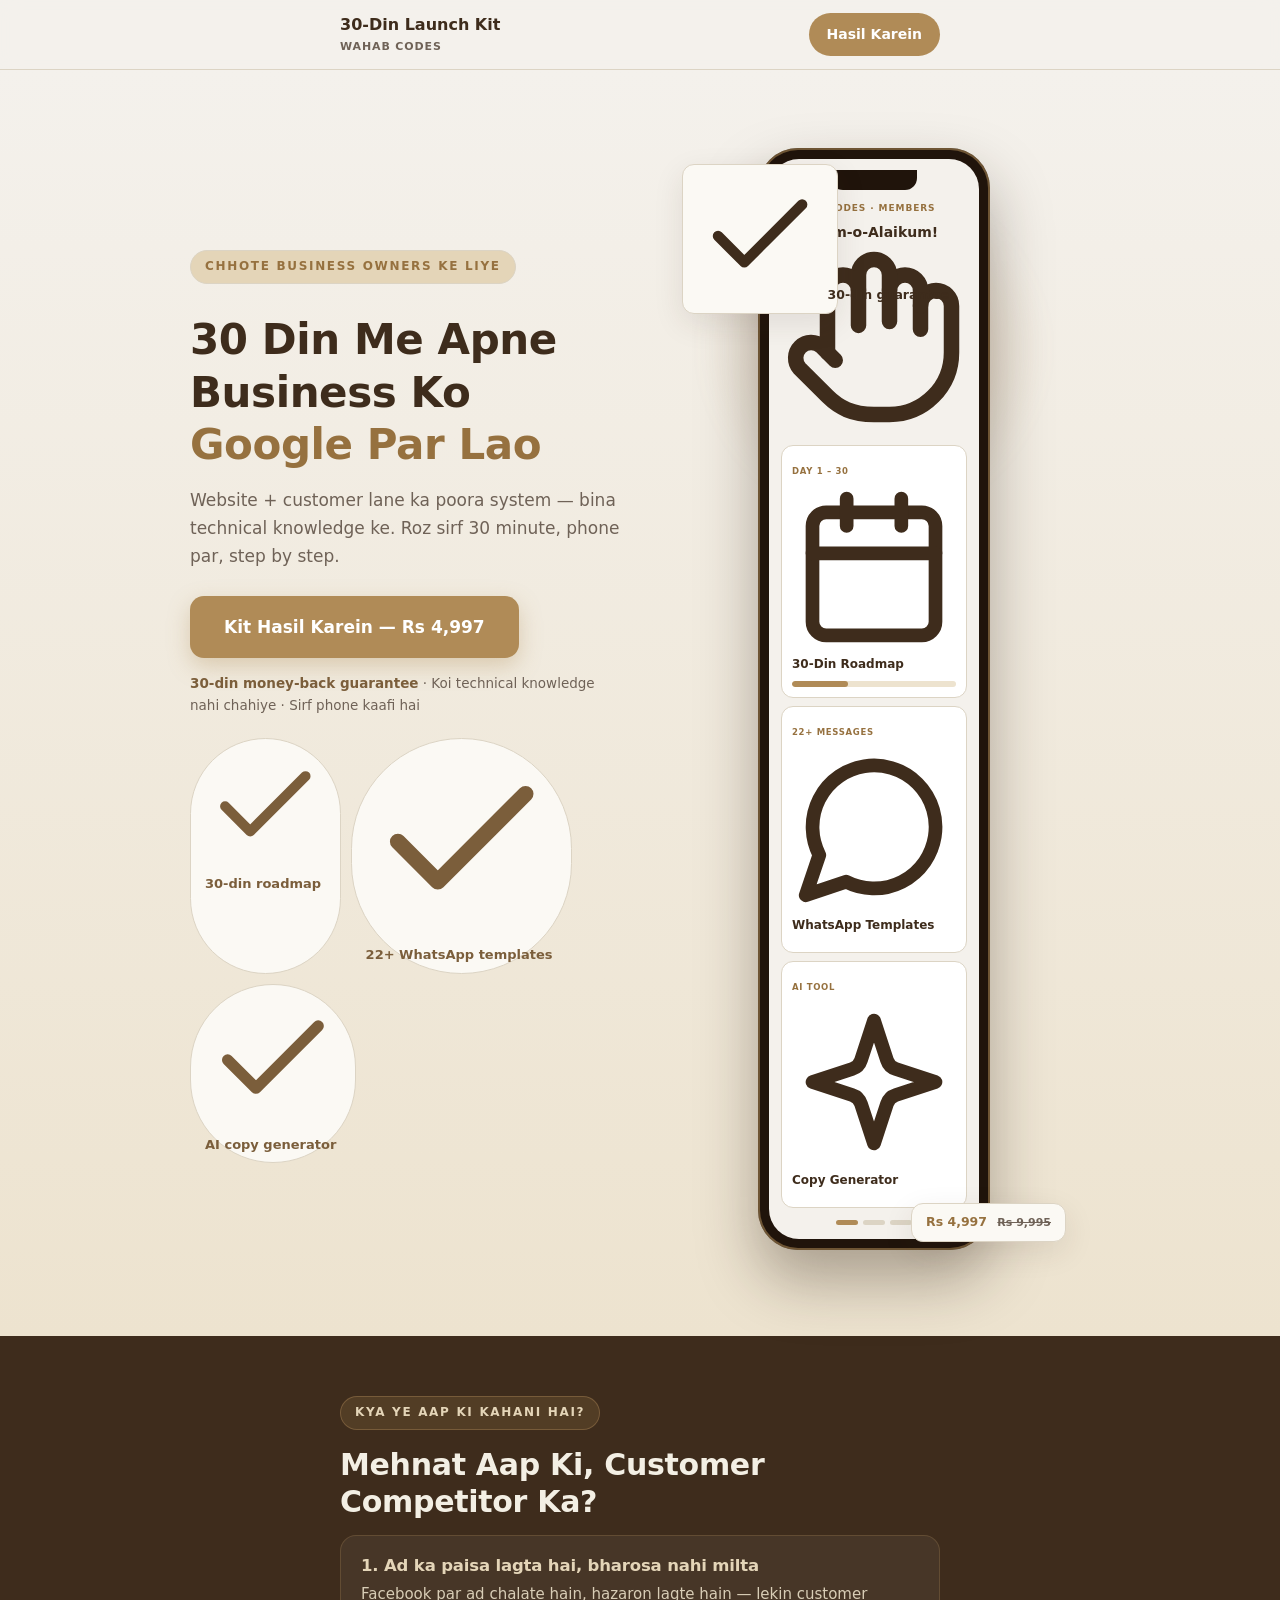
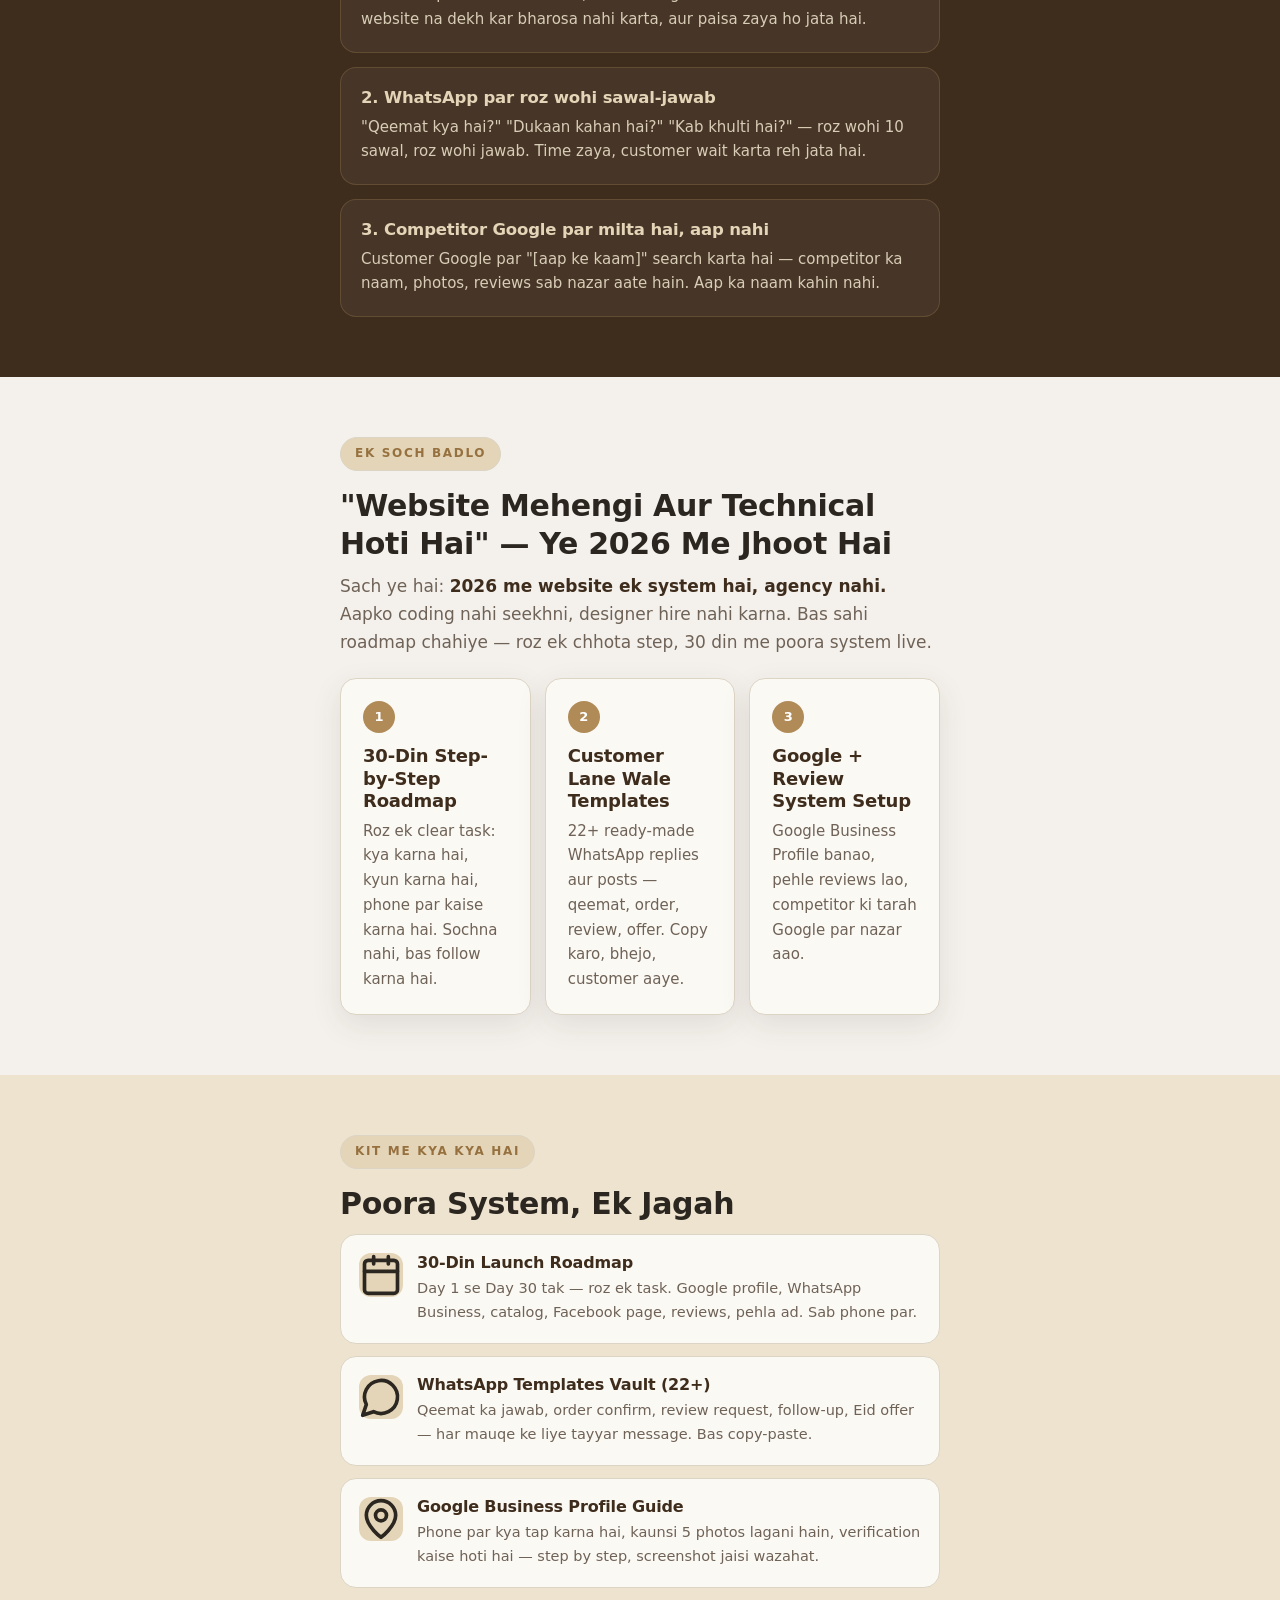
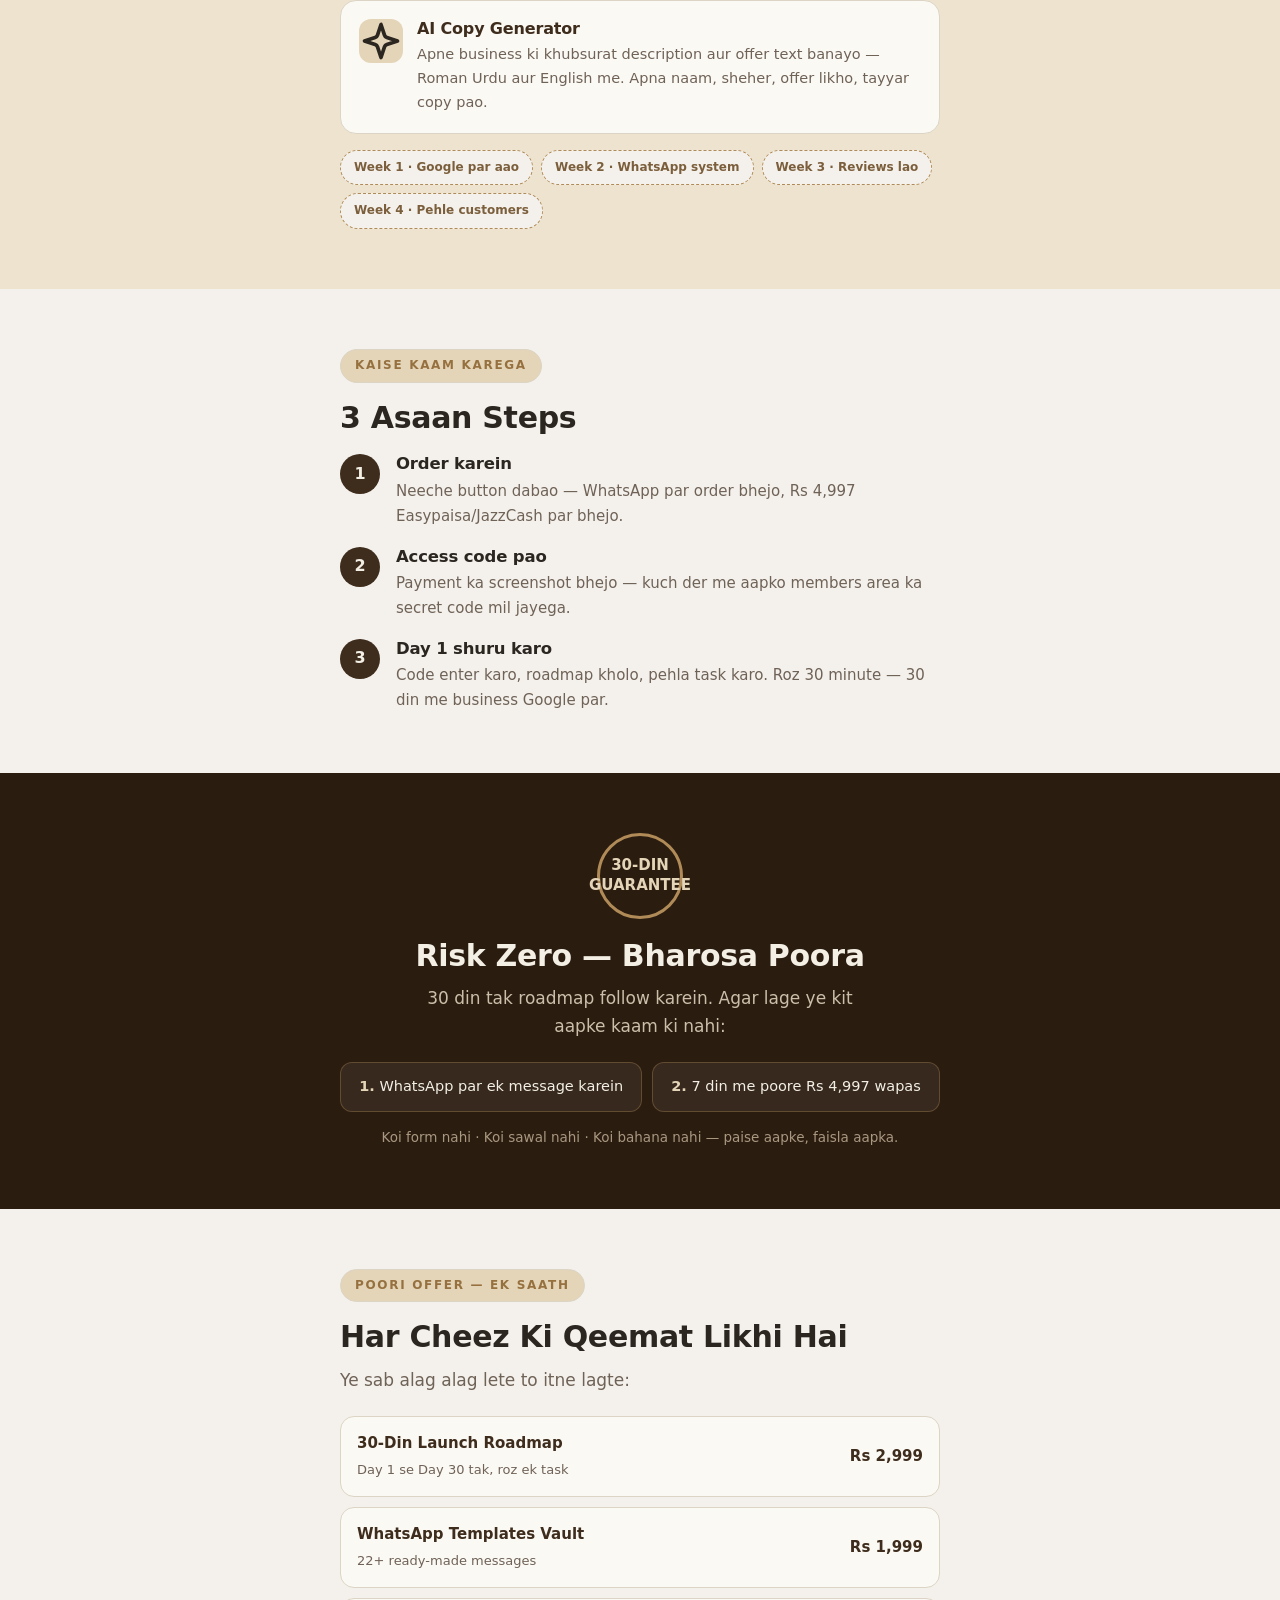
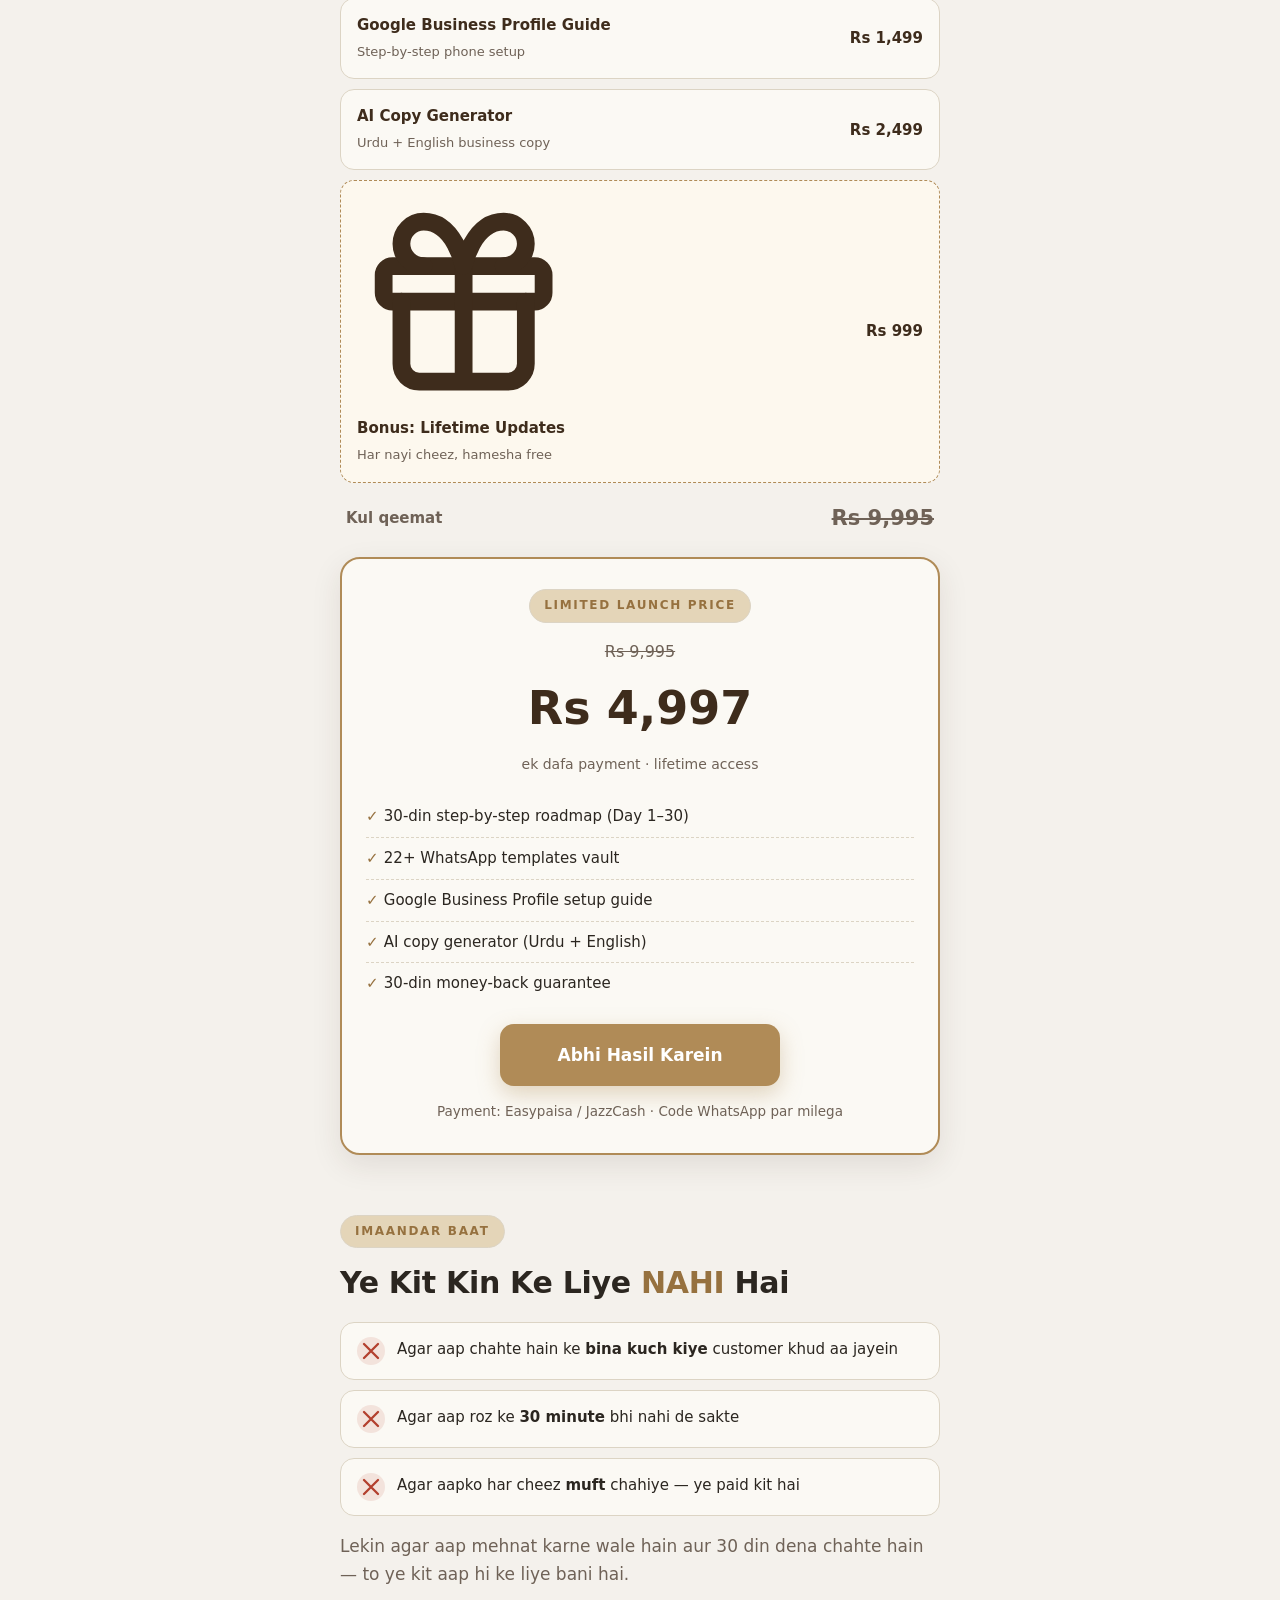
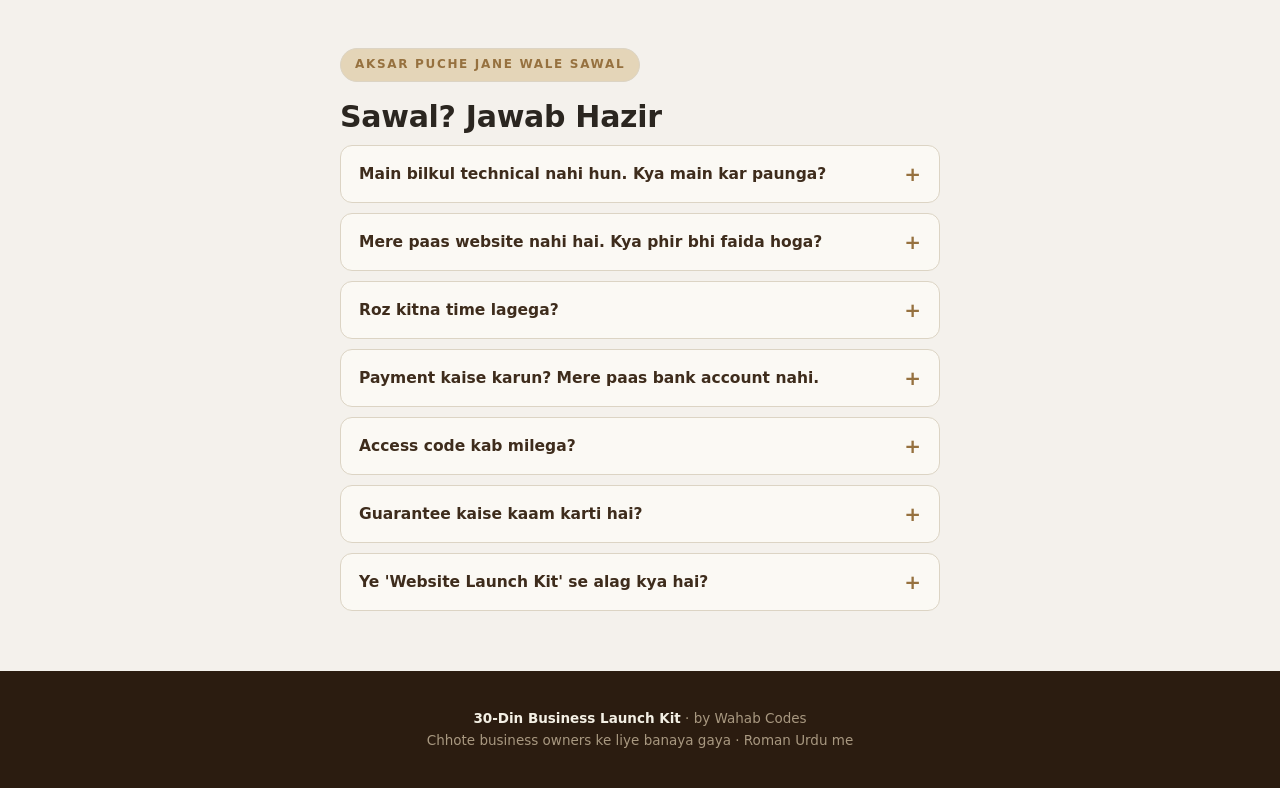
==== commit db040efa: "Emojis to SVG icons" ====
--- a/index.html
+++ b/index.html
@@ -28,20 +28,20 @@
       <a class="btn" href="buy.html">Kit Hasil Karein — Rs 4,997</a>
       <p class="trustline"><b>30-din money-back guarantee</b> · Koi technical knowledge nahi chahiye · Sirf phone kaafi hai</p>
       <div class="hero-badges">
-        <span>✓ 30-din roadmap</span><span>✓ 22+ WhatsApp templates</span><span>✓ AI copy generator</span>
+        <span><svg class="ic" viewBox="0 0 24 24" fill="none" stroke="currentColor" stroke-width="2" stroke-linecap="round" stroke-linejoin="round" aria-hidden="true"><path d="M20 6 9 17l-5-5"/></svg> 30-din roadmap</span><span><svg class="ic" viewBox="0 0 24 24" fill="none" stroke="currentColor" stroke-width="2" stroke-linecap="round" stroke-linejoin="round" aria-hidden="true"><path d="M20 6 9 17l-5-5"/></svg> 22+ WhatsApp templates</span><span><svg class="ic" viewBox="0 0 24 24" fill="none" stroke="currentColor" stroke-width="2" stroke-linecap="round" stroke-linejoin="round" aria-hidden="true"><path d="M20 6 9 17l-5-5"/></svg> AI copy generator</span>
       </div>
     </div>
     <div class="hero-visual" aria-hidden="true">
       <div class="phone">
         <div class="phone-screen">
-          <div class="ps-head"><span>WAHAB CODES · MEMBERS</span><b>Assalam-o-Alaikum! 👋</b></div>
-          <div class="ps-card"><span class="tag">Day 1 – 30</span><b>🗓️ 30-Din Roadmap</b><div class="ps-bar"><i style="width:34%"></i></div></div>
-          <div class="ps-card"><span class="tag">22+ Messages</span><b>💬 WhatsApp Templates</b></div>
-          <div class="ps-card"><span class="tag">AI Tool</span><b>✨ Copy Generator</b></div>
+          <div class="ps-head"><span>WAHAB CODES · MEMBERS</span><b>Assalam-o-Alaikum! <svg class="ic" viewBox="0 0 24 24" fill="none" stroke="currentColor" stroke-width="2" stroke-linecap="round" stroke-linejoin="round" aria-hidden="true"><path d="M18 11V6a2 2 0 0 0-2-2a2 2 0 0 0-2 2"/><path d="M14 10V4a2 2 0 0 0-2-2a2 2 0 0 0-2 2v2"/><path d="M10 10.5V6a2 2 0 0 0-2-2a2 2 0 0 0-2 2v8"/><path d="M18 8a2 2 0 1 1 4 0v6a8 8 0 0 1-8 8h-2c-2.8 0-4.5-.86-5.99-2.34l-3.6-3.6a2 2 0 0 1 2.83-2.82L7 15"/></svg></b></div>
+          <div class="ps-card"><span class="tag">Day 1 – 30</span><b><svg class="ic" viewBox="0 0 24 24" fill="none" stroke="currentColor" stroke-width="2" stroke-linecap="round" stroke-linejoin="round" aria-hidden="true"><rect x="3" y="4" width="18" height="18" rx="2"/><path d="M16 2v4M8 2v4M3 10h18"/></svg> 30-Din Roadmap</b><div class="ps-bar"><i style="width:34%"></i></div></div>
+          <div class="ps-card"><span class="tag">22+ Messages</span><b><svg class="ic" viewBox="0 0 24 24" fill="none" stroke="currentColor" stroke-width="2" stroke-linecap="round" stroke-linejoin="round" aria-hidden="true"><path d="M7.9 20A9 9 0 1 0 4 16.1L2 22Z"/></svg> WhatsApp Templates</b></div>
+          <div class="ps-card"><span class="tag">AI Tool</span><b><svg class="ic" viewBox="0 0 24 24" fill="none" stroke="currentColor" stroke-width="2" stroke-linecap="round" stroke-linejoin="round" aria-hidden="true"><path d="m12 3-1.9 5.8a2 2 0 0 1-1.3 1.3L3 12l5.8 1.9a2 2 0 0 1 1.3 1.3L12 21l1.9-5.8a2 2 0 0 1 1.3-1.3L21 12l-5.8-1.9a2 2 0 0 1-1.3-1.3L12 3Z"/></svg> Copy Generator</b></div>
           <div class="ps-dots"><i class="on"></i><i></i><i></i></div>
         </div>
       </div>
-      <div class="float-card fc1">✓ 30-din guarantee</div>
+      <div class="float-card fc1"><svg class="ic" viewBox="0 0 24 24" fill="none" stroke="currentColor" stroke-width="2" stroke-linecap="round" stroke-linejoin="round" aria-hidden="true"><path d="M20 6 9 17l-5-5"/></svg> 30-din guarantee</div>
       <div class="float-card fc2">Rs 4,997 <s>Rs 9,995</s></div>
     </div>
   </div>
@@ -96,19 +96,19 @@
     <span class="kicker">Kit Me Kya Kya Hai</span>
     <h2>Poora System, Ek Jagah</h2>
     <div class="inside-item">
-      <div class="ico">🗓️</div>
+      <div class="ico"><svg class="ic" viewBox="0 0 24 24" fill="none" stroke="currentColor" stroke-width="2" stroke-linecap="round" stroke-linejoin="round" aria-hidden="true"><rect x="3" y="4" width="18" height="18" rx="2"/><path d="M16 2v4M8 2v4M3 10h18"/></svg></div>
       <div><h3>30-Din Launch Roadmap</h3><p>Day 1 se Day 30 tak — roz ek task. Google profile, WhatsApp Business, catalog, Facebook page, reviews, pehla ad. Sab phone par.</p></div>
     </div>
     <div class="inside-item">
-      <div class="ico">💬</div>
+      <div class="ico"><svg class="ic" viewBox="0 0 24 24" fill="none" stroke="currentColor" stroke-width="2" stroke-linecap="round" stroke-linejoin="round" aria-hidden="true"><path d="M7.9 20A9 9 0 1 0 4 16.1L2 22Z"/></svg></div>
       <div><h3>WhatsApp Templates Vault (22+)</h3><p>Qeemat ka jawab, order confirm, review request, follow-up, Eid offer — har mauqe ke liye tayyar message. Bas copy-paste.</p></div>
     </div>
     <div class="inside-item">
-      <div class="ico">📍</div>
+      <div class="ico"><svg class="ic" viewBox="0 0 24 24" fill="none" stroke="currentColor" stroke-width="2" stroke-linecap="round" stroke-linejoin="round" aria-hidden="true"><path d="M20 10c0 6-8 12-8 12s-8-6-8-12a8 8 0 0 1 16 0Z"/><circle cx="12" cy="10" r="3"/></svg></div>
       <div><h3>Google Business Profile Guide</h3><p>Phone par kya tap karna hai, kaunsi 5 photos lagani hain, verification kaise hoti hai — step by step, screenshot jaisi wazahat.</p></div>
     </div>
     <div class="inside-item">
-      <div class="ico">✨</div>
+      <div class="ico"><svg class="ic" viewBox="0 0 24 24" fill="none" stroke="currentColor" stroke-width="2" stroke-linecap="round" stroke-linejoin="round" aria-hidden="true"><path d="m12 3-1.9 5.8a2 2 0 0 1-1.3 1.3L3 12l5.8 1.9a2 2 0 0 1 1.3 1.3L12 21l1.9-5.8a2 2 0 0 1 1.3-1.3L21 12l-5.8-1.9a2 2 0 0 1-1.3-1.3L12 3Z"/></svg></div>
       <div><h3>AI Copy Generator</h3><p>Apne business ki khubsurat description aur offer text banayo — Roman Urdu aur English me. Apna naam, sheher, offer likho, tayyar copy pao.</p></div>
     </div>
     <div class="peek" aria-label="Roadmap ki jhalak">
@@ -153,7 +153,7 @@
       <div class="vrow"><div><b>WhatsApp Templates Vault</b><span>22+ ready-made messages</span></div><div class="vval">Rs 1,999</div></div>
       <div class="vrow"><div><b>Google Business Profile Guide</b><span>Step-by-step phone setup</span></div><div class="vval">Rs 1,499</div></div>
       <div class="vrow"><div><b>AI Copy Generator</b><span>Urdu + English business copy</span></div><div class="vval">Rs 2,499</div></div>
-      <div class="vrow bonus"><div><b>🎁 Bonus: Lifetime Updates</b><span>Har nayi cheez, hamesha free</span></div><div class="vval">Rs 999</div></div>
+      <div class="vrow bonus"><div><b><svg class="ic" viewBox="0 0 24 24" fill="none" stroke="currentColor" stroke-width="2" stroke-linecap="round" stroke-linejoin="round" aria-hidden="true"><rect x="3" y="8" width="18" height="4" rx="1"/><path d="M12 8v13M19 12v7a2 2 0 0 1-2 2H7a2 2 0 0 1-2-2v-7"/><path d="M7.5 8a2.5 2.5 0 0 1 0-5C11 3 12 8 12 8s1-5 4.5-5a2.5 2.5 0 0 1 0 5"/></svg> Bonus: Lifetime Updates</b><span>Har nayi cheez, hamesha free</span></div><div class="vval">Rs 999</div></div>
       <div class="vtotal"><span>Kul qeemat</span><span class="strike">Rs 9,995</span></div>
     </div>
     <div class="price-card" style="margin-top:18px">
@@ -179,9 +179,9 @@
     <span class="kicker">Imaandar Baat</span>
     <h2>Ye Kit Kin Ke Liye <span class="hl" style="color:var(--brass-dark)">NAHI</span> Hai</h2>
     <div class="notfor">
-      <div><span class="x">✕</span><p>Agar aap chahte hain ke <b>bina kuch kiye</b> customer khud aa jayein</p></div>
-      <div><span class="x">✕</span><p>Agar aap roz ke <b>30 minute</b> bhi nahi de sakte</p></div>
-      <div><span class="x">✕</span><p>Agar aapko har cheez <b>muft</b> chahiye — ye paid kit hai</p></div>
+      <div><span class="x"><svg class="ic" viewBox="0 0 24 24" fill="none" stroke="currentColor" stroke-width="2" stroke-linecap="round" stroke-linejoin="round" aria-hidden="true"><path d="M18 6 6 18M6 6l12 12"/></svg></span><p>Agar aap chahte hain ke <b>bina kuch kiye</b> customer khud aa jayein</p></div>
+      <div><span class="x"><svg class="ic" viewBox="0 0 24 24" fill="none" stroke="currentColor" stroke-width="2" stroke-linecap="round" stroke-linejoin="round" aria-hidden="true"><path d="M18 6 6 18M6 6l12 12"/></svg></span><p>Agar aap roz ke <b>30 minute</b> bhi nahi de sakte</p></div>
+      <div><span class="x"><svg class="ic" viewBox="0 0 24 24" fill="none" stroke="currentColor" stroke-width="2" stroke-linecap="round" stroke-linejoin="round" aria-hidden="true"><path d="M18 6 6 18M6 6l12 12"/></svg></span><p>Agar aapko har cheez <b>muft</b> chahiye — ye paid kit hai</p></div>
     </div>
     <p class="lead" style="margin-top:16px">Lekin agar aap mehnat karne wale hain aur 30 din dena chahte hain — to ye kit aap hi ke liye bani hai.</p>
   </div>
